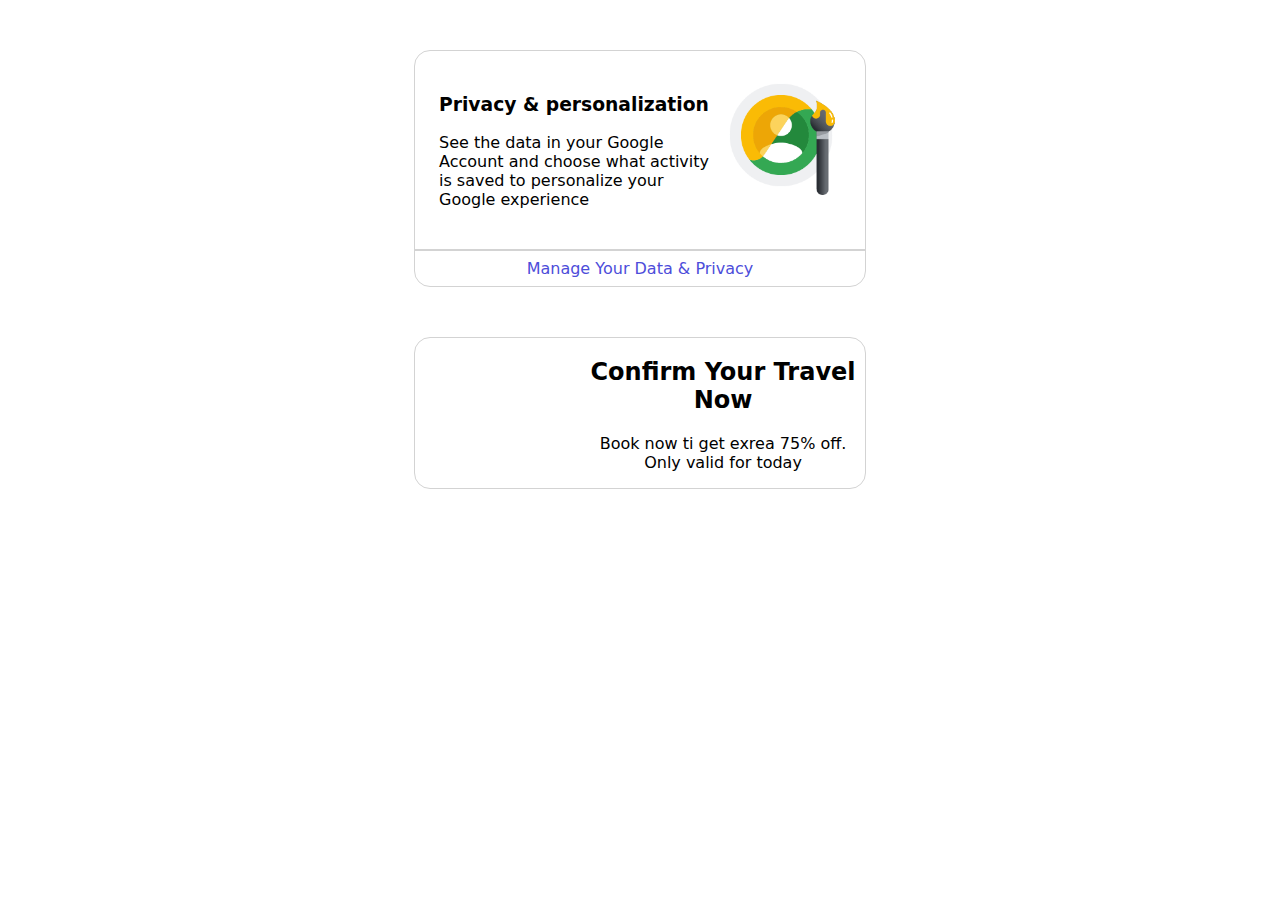
==== index.html @ 3d14ed67 "css flexbox" ====
<!-- CSS Flexbox => CSS Flexbox is used to create layouts
 -->

<!DOCTYPE html>
<html lang="en">
<head>
    <meta charset="UTF-8">
    <meta http-equiv="X-UA-Compatible" content="IE=edge">
    <meta name="viewport" content="width=device-width, initial-scale=1.0">
    <title>CSS Flexbox</title>
    <link rel="stylesheet" href="style.css">
</head>
<body>

    <!-- Flexbox Core Concept -->

    <!-- <div class="flexbox-parent">
        <div class="flexbox-child"></div>
        <div class="flexbox-child"></div>
        <div class="flexbox-child"></div>
    </div> -->

    <!-- Example : one -->

    <!-- <div class="contener">
        <div class="card">
            <img src="./src/speaker.svg" alt="">
            <h3>This is first card</h3>
            <p>Lorem ipsum dolor sit amet consectetur adipisicing elit. Reprehenderit sunt ipsa aspernatur.</p>
        </div>
    
        <div class="card">
            <img src="./src/video.svg" alt="">
            <h3>This is second card</h3>
            <p>Lorem ipsum dolor sit amet consectetur adipisicing elit. Reprehenderit sunt ipsa aspernatur.</p>
        </div>
    </div> -->

    <!-- Example : 2 -->
    
    <!-- <div class="feature-card">
        <h1>Create & sell online courses - all-in-one course creation platform</h1>
        <div class="icons">
            <img src="./src/exams.svg" alt="">
            <img src="./src/webinars.svg" alt="">
            <img src="./src/certificate.svg" alt="">
            <img src="./src/file.svg" alt="">
        </div>
        <p>Build highly interactive online courses with zero tech headaches 
            and give your learners a seamless learning experience</p>
    </div> -->

    <!-- Example : 3 => Google Card -->

<div class="google-card">
    <div class="google-card-body">
        <div class="">
            <h3>Privacy & personalization</h3>
            <p>See the data in your Google Account and choose what activity is saved to personalize your Google
                experience</p>
        </div>
            <img src="./src/dataandpersonalization_icon_192x192_36c8f2f8cd284ca9567f6dad397345a4.png" height="120px" alt="">
    </div>
        <div class="google-card-footer">
            <a href="" class="link">Manage Your Data & Privacy</a>
        </div>
</div>

<!-- Offer Card -->

<div class="offer-card">
    <img src="https://source.unsplash.com/1800x600/?india" alt="" class="offer-card-img">
    <div class="offer-card-content">
        <h2>Confirm Your Travel Now</h2>
    <p>Book now ti get exrea 75% off. Only valid for today</p>
    </div>
</div>

    
</body>
</html>
---- style.css ----
/*Flexbox Core Concept */

/* .flexbox-child{
    width: 300px;
    height: 170px;
    background-color:blueviolet;
    margin: 20px;
    border-radius: 15px;
}

.flexbox-parent{
    display: flex;
    justify-content: space-around;
    flex-wrap: wrap;
} */
body{
    font-family: system-ui, -apple-system, BlinkMacSystemFont, 'Segoe UI', Roboto, Oxygen, Ubuntu, Cantarell, 'Open Sans', 'Helvetica Neue', sans-serif;
}
.card{
    border: 1px solid lightgray;
    border-radius: 16px;
    padding: 16px;
    margin: 12px;
    width: 350px;
}

.contener{
    display: flex;
    justify-content: center;
}

.feature-card{
    border: 1px solid lightgray;
    border-radius: 16px;
    padding: 32px;
    margin: 50px auto;
    width: 750px;
    text-align: center;
}

.icons{
    display: flex;
    justify-content: space-around;
}

.google-card{
    border: 1px solid lightgray;
    border-radius: 16px;
    margin: 50px auto;
    width: 450px;  
}

.google-card-body{
    display:flex;
    padding: 24px;
}
.google-card-footer{
    border-top: 2px solid lightgray;
    padding: 8px 16px;
    text-align: center;
}

.link{
    text-decoration: none;
    color: rgb(77, 77, 218);
}

.offer-card{
    border: 1px solid lightgray;
    border-radius: 16px;
    margin: 50px auto;
    width: 450px;
    display: flex;
    
}
.offer-card-img{
    width: 50%;
    border-top-left-radius: 16px;
    border-top-left-radius: 16px;
}

.offer-card-content{
    padding-left: 10px;
    text-align: center;
}
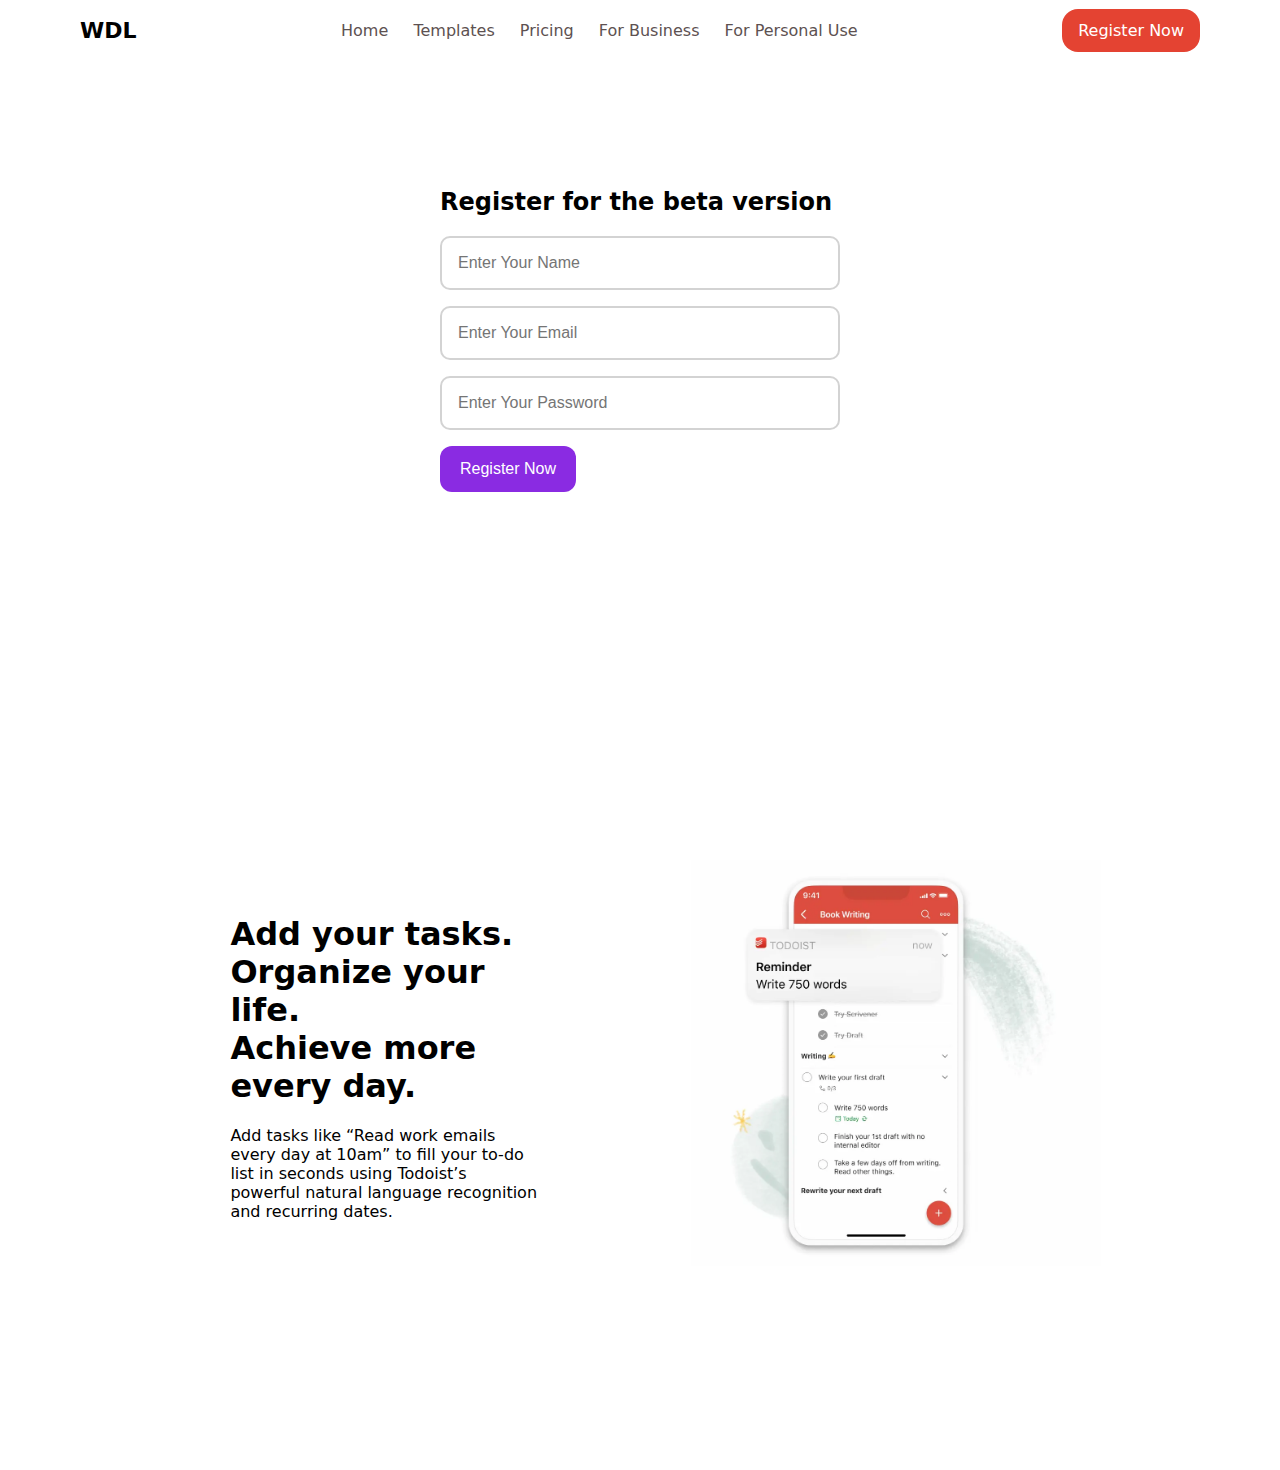
==== commit 98718c1c: "flexbox_usecases" ====
--- a/index.html
+++ b/index.html
@@ -1,7 +1,3 @@
-
-<!-- CSS Flexbox => CSS Flexbox is used to create layouts
- -->
-
 <!DOCTYPE html>
 <html lang="en">
 <head>
@@ -12,71 +8,42 @@
     <link rel="stylesheet" href="style.css">
 </head>
 <body>
+  
+    <nav class="navbar">
+        <a href="" class="logo">WDL</a>
+        <div class="nav-link">
+            <a href="" class="link">Home</a>
+            <a href="" class="link">Templates</a>
+            <a href="" class="link">Pricing</a>
+            <a href="" class="link">For Business</a>
+            <a href="" class="link">For Personal Use</a>
+        </div>
+        <a href="" class="btn-white">Register Now</a>
+      
+    </nav>
 
-    <!-- Flexbox Core Concept -->
-
-    <!-- <div class="flexbox-parent">
-        <div class="flexbox-child"></div>
-        <div class="flexbox-child"></div>
-        <div class="flexbox-child"></div>
-    </div> -->
-
-    <!-- Example : one -->
-
-    <!-- <div class="contener">
-        <div class="card">
-            <img src="./src/speaker.svg" alt="">
-            <h3>This is first card</h3>
-            <p>Lorem ipsum dolor sit amet consectetur adipisicing elit. Reprehenderit sunt ipsa aspernatur.</p>
+     <section class="registration-container">
+        <div class="container">
+            <h2>Register for the beta version</h2>
+            <input type="text" placeholder="Enter Your Name">
+            <input type="text"placeholder="Enter Your Email">
+            <input type="text"placeholder="Enter Your Password">
+            <button class="btn-dark">Register Now</button>
         </div>
+    </section> 
+   
+    <section class="app-container">
+        <div class="content-section">
+            <h1>Add your tasks. <br>
+                Organize your life. <br>
+                Achieve more every day.</h1>
     
-        <div class="card">
-            <img src="./src/video.svg" alt="">
-            <h3>This is second card</h3>
-            <p>Lorem ipsum dolor sit amet consectetur adipisicing elit. Reprehenderit sunt ipsa aspernatur.</p>
+    
+                <p>Add tasks like “Read work emails every day at 10am”  to fill your to-do list in seconds using Todoist’s  powerful natural language recognition and recurring  dates.</p>
         </div>
-    </div> -->
-
-    <!-- Example : 2 -->
-    
-    <!-- <div class="feature-card">
-        <h1>Create & sell online courses - all-in-one course creation platform</h1>
-        <div class="icons">
-            <img src="./src/exams.svg" alt="">
-            <img src="./src/webinars.svg" alt="">
-            <img src="./src/certificate.svg" alt="">
-            <img src="./src/file.svg" alt="">
+        <div class="img-section">
+            <img src="./get-more-done-1008.webp" class="app-img" alt="">
         </div>
-        <p>Build highly interactive online courses with zero tech headaches 
-            and give your learners a seamless learning experience</p>
-    </div> -->
-
-    <!-- Example : 3 => Google Card -->
-
-<div class="google-card">
-    <div class="google-card-body">
-        <div class="">
-            <h3>Privacy & personalization</h3>
-            <p>See the data in your Google Account and choose what activity is saved to personalize your Google
-                experience</p>
-        </div>
-            <img src="./src/dataandpersonalization_icon_192x192_36c8f2f8cd284ca9567f6dad397345a4.png" height="120px" alt="">
-    </div>
-        <div class="google-card-footer">
-            <a href="" class="link">Manage Your Data & Privacy</a>
-        </div>
-</div>
-
-<!-- Offer Card -->
-
-<div class="offer-card">
-    <img src="https://source.unsplash.com/1800x600/?india" alt="" class="offer-card-img">
-    <div class="offer-card-content">
-        <h2>Confirm Your Travel Now</h2>
-    <p>Book now ti get exrea 75% off. Only valid for today</p>
-    </div>
-</div>
-
-    
+    </section>
 </body>
 </html>--- a/style.css
+++ b/style.css
@@ -1,86 +1,109 @@
-/*Flexbox Core Concept */
-
-/* .flexbox-child{
-    width: 300px;
-    height: 170px;
-    background-color:blueviolet;
-    margin: 20px;
-    border-radius: 15px;
+body{
+    margin: 0;
+    font-family: system-ui, -apple-system, BlinkMacSystemFont, 'Segoe UI', Roboto, Oxygen, Ubuntu, Cantarell, 'Open Sans', 'Helvetica Neue', sans-serif;
 }
 
-.flexbox-parent{
+
+/* Justify-content => alignment on X-axis
+    align-item => alignment on Y-axis */
+.navbar{
+    /* background-color: blueviolet; */
+    height: 60px;
+    padding: 0px 80px;
     display: flex;
-    justify-content: space-around;
-    flex-wrap: wrap;
-} */
-body{
-    font-family: system-ui, -apple-system, BlinkMacSystemFont, 'Segoe UI', Roboto, Oxygen, Ubuntu, Cantarell, 'Open Sans', 'Helvetica Neue', sans-serif;
-}
-.card{
-    border: 1px solid lightgray;
-    border-radius: 16px;
-    padding: 16px;
-    margin: 12px;
-    width: 350px;
+    justify-content: space-between;
+    align-items: center;     
+
 }
 
-.contener{
-    display: flex;
-    justify-content: center;
+.navbar a{
+    text-decoration: none;
+    
 }
 
-.feature-card{
-    border: 1px solid lightgray;
-    border-radius: 16px;
-    padding: 32px;
-    margin: 50px auto;
-    width: 750px;
-    text-align: center;
+.logo{
+    font-size: 22px;
+    font-weight: bold;
+    color: black;
 }
 
-.icons{
-    display: flex;
-    justify-content: space-around;
+.btn-white{
+    background-color:#e44332;
+    padding: 12px 16px;
+    border: none;
+    border-radius: 16px;
+    cursor: pointer;
+    color: white;
 }
 
-.google-card{
-    border: 1px solid lightgray;
-    border-radius: 16px;
+.container{
+    width: 400px;
+    padding:20px;
     margin: 50px auto;
-    width: 450px;  
+    border-radius: 30px;
 }
 
-.google-card-body{
-    display:flex;
-    padding: 24px;
+input{
+    border: 2px solid lightgray;
+    padding: 16px;
+    border-radius: 10px;
+    font-size: 16px;
+    box-sizing: border-box;
+    margin-bottom: 16px;
+    width: 100%;
 }
-.google-card-footer{
-    border-top: 2px solid lightgray;
-    padding: 8px 16px;
-    text-align: center;
+
+.btn-dark{
+    background-color:blueviolet;
+    color: white;
+    border: none;
+    border-radius: 12px;
+    padding: 14px 20px;
+    font-size: 16px;
+}
+.registration-container{
+    display: flex;
+    height: 60vh;
+    align-items: center;
+
+}
+
+.app-container{
+    display: flex;
+    height: 90vh;
+    margin-top: 60px;
+    align-items: center;
+    padding: 0 10% ;
+    box-sizing: border-box;
+    
+}
+
+.app-img{
+    width: 100%;
+}
+
+.content-section{
+    width: 50%;
+    padding: 0 10%;
+    box-sizing: border-box;
+}
+
+.img-section{
+    width: 50%;
+    padding: 0 5%;
+    box-sizing: border-box;
 }
 
 .link{
-    text-decoration: none;
-    color: rgb(77, 77, 218);
+    color: rgb(93, 81, 81);
+    margin: 0 10px;
+    
 }
 
-.offer-card{
-    border: 1px solid lightgray;
+.nav-link a:hover{
+    color: white;
+    background-color: tomato;
+    padding: 12px 18px;
     border-radius: 16px;
-    margin: 50px auto;
-    width: 450px;
-    display: flex;
-    
-}
-.offer-card-img{
-    width: 50%;
-    border-top-left-radius: 16px;
-    border-top-left-radius: 16px;
-}
-
-.offer-card-content{
-    padding-left: 10px;
-    text-align: center;
-}
-
+    font-weight: bold;
+}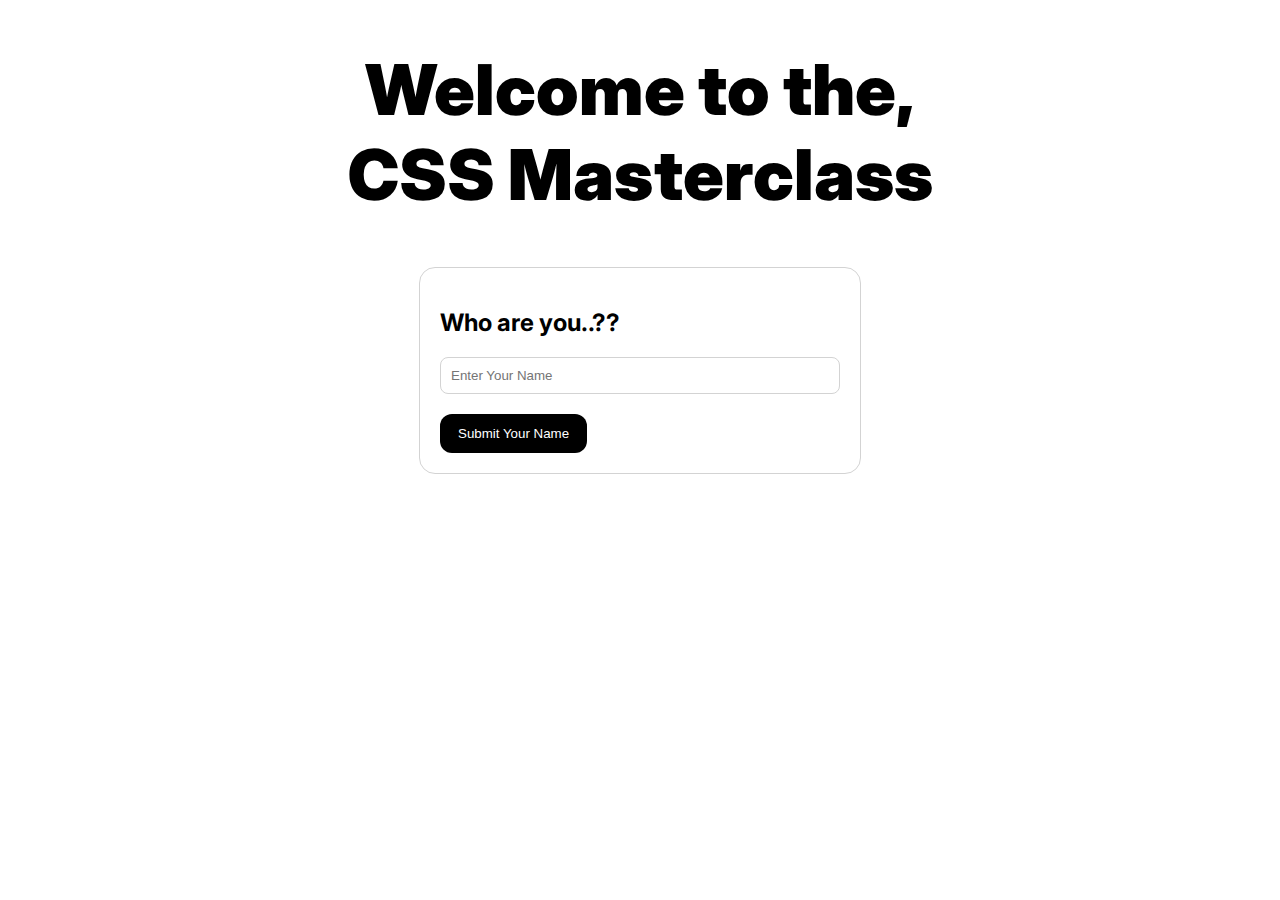
==== commit 06d1d06f: "Pseudo elements & classes" ====
--- a/index.html
+++ b/index.html
@@ -1,49 +1,46 @@
+
+<!-- Pseudo Elements => ::
+1. To apply pseudo element we add :: inbet -->
+
+<!-- Pseudo Classes -->
+
+
+
+
+
+
 <!DOCTYPE html>
 <html lang="en">
 <head>
     <meta charset="UTF-8">
     <meta http-equiv="X-UA-Compatible" content="IE=edge">
     <meta name="viewport" content="width=device-width, initial-scale=1.0">
-    <title>CSS Flexbox</title>
+    <title>Pseudo Element & Classes</title>
     <link rel="stylesheet" href="style.css">
 </head>
 <body>
-  
-    <nav class="navbar">
-        <a href="" class="logo">WDL</a>
-        <div class="nav-link">
-            <a href="" class="link">Home</a>
-            <a href="" class="link">Templates</a>
-            <a href="" class="link">Pricing</a>
-            <a href="" class="link">For Business</a>
-            <a href="" class="link">For Personal Use</a>
-        </div>
-        <a href="" class="btn-white">Register Now</a>
-      
-    </nav>
 
-     <section class="registration-container">
-        <div class="container">
-            <h2>Register for the beta version</h2>
-            <input type="text" placeholder="Enter Your Name">
-            <input type="text"placeholder="Enter Your Email">
-            <input type="text"placeholder="Enter Your Password">
-            <button class="btn-dark">Register Now</button>
-        </div>
-    </section> 
-   
-    <section class="app-container">
-        <div class="content-section">
-            <h1>Add your tasks. <br>
-                Organize your life. <br>
-                Achieve more every day.</h1>
-    
-    
-                <p>Add tasks like “Read work emails every day at 10am”  to fill your to-do list in seconds using Todoist’s  powerful natural language recognition and recurring  dates.</p>
-        </div>
-        <div class="img-section">
-            <img src="./get-more-done-1008.webp" class="app-img" alt="">
-        </div>
-    </section>
+    <h1 class="title">Welcome to the,<br> CSS Masterclass</h1>
+    <!-- <div class="card">Dear</div> -->
+    <!-- <ul
+    ><li>Asish</li>
+    <li>Yash</li>
+    <li>Dev</li>
+    <li>Venkat</li>
+    <li>Shubham</li>
+    <li>Rohit</li>
+</ul> -->
+
+<!-- <a href="#about">About</a>
+<a href="#contact">Contact</a>
+<a href="#tickets">Tickets</a>
+<a href="#help">Help</a>
+<a href="#login">Login</a> -->
+
+<div class="login-card">
+    <h2>Who are you..??</h2>
+    <input type="text" placeholder="Enter Your Name">
+    <button class="btn">Submit Your Name</button>
+</div>
 </body>
 </html>--- a/style.css
+++ b/style.css
@@ -1,109 +1,112 @@
+@import url('https://fonts.googleapis.com/css2?family=Inter:wght@400;700;900&display=swap');
 body{
-    margin: 0;
-    font-family: system-ui, -apple-system, BlinkMacSystemFont, 'Segoe UI', Roboto, Oxygen, Ubuntu, Cantarell, 'Open Sans', 'Helvetica Neue', sans-serif;
+    font-family: 'Inter', sans-serif;
+}
+
+.title{
+    font-weight: 900;
+    font-size: 70px;
+    text-align: center;
+}
+
+/* Pseudo Element => :: */
+
+/* .title::first-letter{
+    color: blueviolet;
+    font-size: 140px;
+
+} */
+
+/* .title::first-line{
+    color: blueviolet;
+} */
+
+/* ::selection{
+    background-color: blueviolet;
+    color: white;
+} */
+
+/* .title::before{
+    content: 'Hey, ';
+} */
+
+.card{
+    background-color: rgb(38,82,82);
+    height: 140px;
+    width: 280px;
+    border-radius: 10px;
+    margin: 50px auto;
+    color: white;
+    display: flex;
+    justify-content: center;
+    align-items: center;
+}
+
+.card::before{
+    content: 'Hey,';
 }
 
 
-/* Justify-content => alignment on X-axis
-    align-item => alignment on Y-axis */
-.navbar{
-    /* background-color: blueviolet; */
-    height: 60px;
-    padding: 0px 80px;
-    display: flex;
-    justify-content: space-between;
-    align-items: center;     
+/* Speudo Classes */
 
+/* ul li:first-child{
+    color: red;
+}
+ul li:first-child{
+    color: red;
+} */
+ul li:nth-child(4){
+    color: red;
 }
 
-.navbar a{
-    text-decoration: none;
-    
+ul li:nth-child(even){
+    background-color: rgb(228, 228, 151);
+    padding: 10px;
+}
+ul li:nth-child(odd){
+    background-color: white;
+    padding: 10px;
 }
 
-.logo{
-    font-size: 22px;
-    font-weight: bold;
+a:visited{
+    color:green;
+}
+a:focus{
+    color:blueviolet
+}
+a:hover{
     color: black;
+    font-size: 20px;
+    text-decoration: none;
 }
 
-.btn-white{
-    background-color:#e44332;
-    padding: 12px 16px;
-    border: none;
+.login-card{
+    width: 400px;
+    border: 1px solid lightgray;
     border-radius: 16px;
-    cursor: pointer;
-    color: white;
+    margin: 50px auto;
+    padding: 20px;
+    border-radius: 16px;
 }
-
-.container{
-    width: 400px;
-    padding:20px;
-    margin: 50px auto;
-    border-radius: 30px;
-}
-
 input{
-    border: 2px solid lightgray;
-    padding: 16px;
-    border-radius: 10px;
-    font-size: 16px;
-    box-sizing: border-box;
-    margin-bottom: 16px;
     width: 100%;
-}
-
-.btn-dark{
-    background-color:blueviolet;
-    color: white;
-    border: none;
-    border-radius: 12px;
-    padding: 14px 20px;
-    font-size: 16px;
-}
-.registration-container{
-    display: flex;
-    height: 60vh;
-    align-items: center;
-
-}
-
-.app-container{
-    display: flex;
-    height: 90vh;
-    margin-top: 60px;
-    align-items: center;
-    padding: 0 10% ;
-    box-sizing: border-box;
-    
-}
-
-.app-img{
-    width: 100%;
-}
-
-.content-section{
-    width: 50%;
-    padding: 0 10%;
+    padding: 10px;
+    border-radius: 8px;
+    border: 1px solid lightgray;
+    margin-bottom: 20px;
     box-sizing: border-box;
 }
-
-.img-section{
-    width: 50%;
-    padding: 0 5%;
-    box-sizing: border-box;
+input:focus{
+    border: 2px solid blueviolet;
+    outline: none;
 }
-
-.link{
-    color: rgb(93, 81, 81);
-    margin: 0 10px;
-    
+.btn{
+    background-color: black;
+    color: white;
+    padding: 12px 18px;
+    border-radius: 12px;
+    border:none;
 }
-
-.nav-link a:hover{
-    color: white;
+.btn:hover{
     background-color: tomato;
-    padding: 12px 18px;
-    border-radius: 16px;
-    font-weight: bold;
-}+}
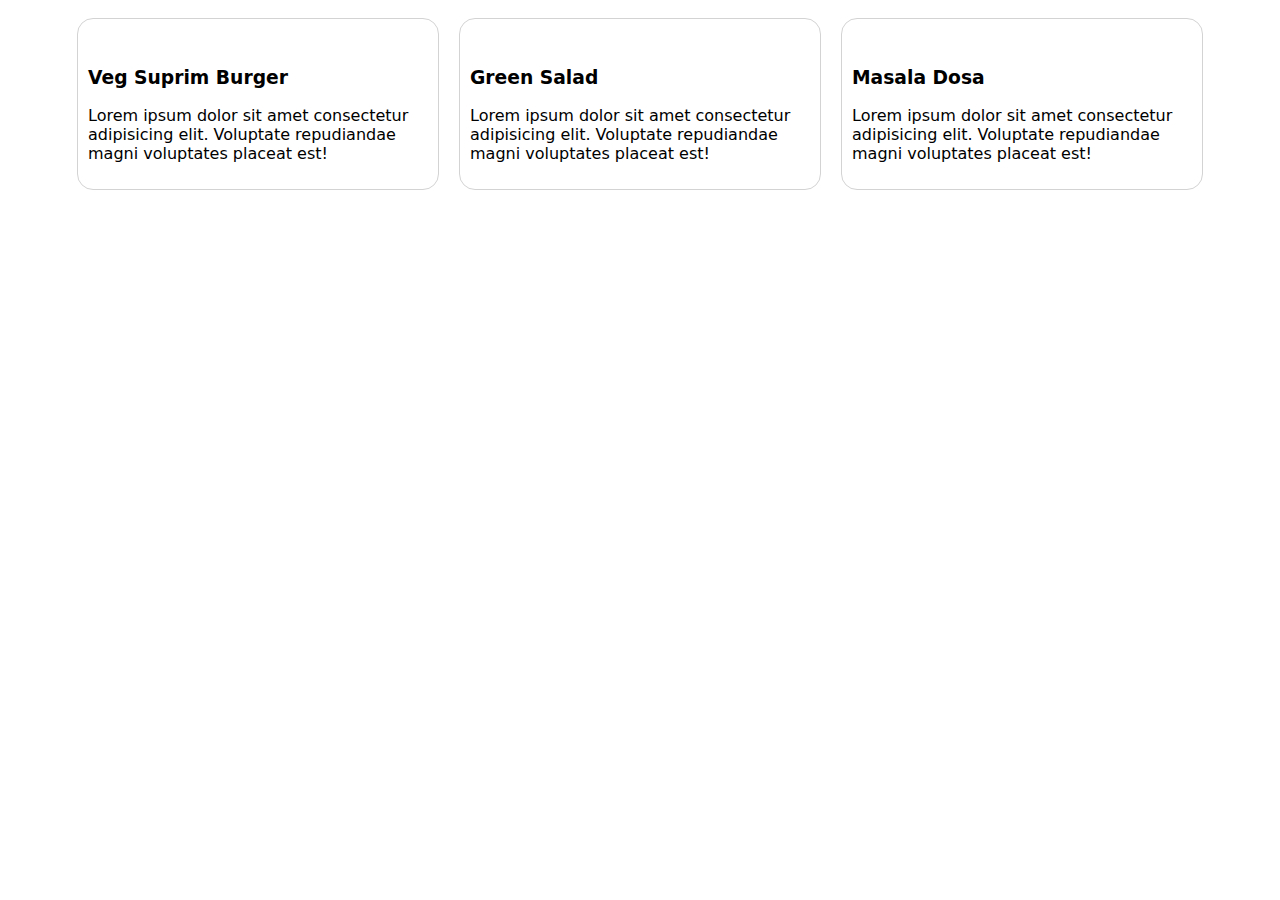
==== commit 7aba2543: "media query" ====
--- a/index.html
+++ b/index.html
@@ -1,13 +1,11 @@
+<!-- Media Query => Responsiveness -->
 
-<!-- Pseudo Elements => ::
-1. To apply pseudo element we add :: inbet -->
-
-<!-- Pseudo Classes -->
-
-
-
-
-
+<!-- breakpoint
+sm => small => 586px
+md => medium => 786px
+lg => large => 992px
+xlg => extra large =>1200px
+ -->
 
 <!DOCTYPE html>
 <html lang="en">
@@ -15,32 +13,39 @@
     <meta charset="UTF-8">
     <meta http-equiv="X-UA-Compatible" content="IE=edge">
     <meta name="viewport" content="width=device-width, initial-scale=1.0">
-    <title>Pseudo Element & Classes</title>
+    <title>Media Query</title>
     <link rel="stylesheet" href="style.css">
 </head>
 <body>
+    <!-- <div class="card">
+        <img src="https://source.unsplash.com/1600x800/?india" class="card-img" alt="">
+        <h3 class="card-title">Travel Amazing Places in India</h3>
+        <p>Lorem ipsum dolor sit amet consectetur adipisicing elit. Id, ipsam animi eos consequuntur fuga harum!</p>
+        <button class="card-btn">Explore Now</button>
+    </div> -->
 
-    <h1 class="title">Welcome to the,<br> CSS Masterclass</h1>
-    <!-- <div class="card">Dear</div> -->
-    <!-- <ul
-    ><li>Asish</li>
-    <li>Yash</li>
-    <li>Dev</li>
-    <li>Venkat</li>
-    <li>Shubham</li>
-    <li>Rohit</li>
-</ul> -->
+    <div class="container">
+        <div class="food-card">
+            <img src="https://source.unsplash.com/1600x800/?burger" class="food-img" alt="">
+            <h3>Veg Suprim Burger</h3>
+            <p>Lorem ipsum dolor sit amet consectetur adipisicing elit. Voluptate repudiandae magni voluptates placeat est!</p>
+        </div>
+    
+    <div class="food-card">
+        <img src="https://source.unsplash.com/1600x800/?salad" class="food-img" alt="">
+        <h3>Green Salad</h3>
+        <p>Lorem ipsum dolor sit amet consectetur adipisicing elit. Voluptate repudiandae magni voluptates placeat est!</p>
+    </div>
 
-<!-- <a href="#about">About</a>
-<a href="#contact">Contact</a>
-<a href="#tickets">Tickets</a>
-<a href="#help">Help</a>
-<a href="#login">Login</a> -->
+    <div class="food-card">
+        <img src="https://source.unsplash.com/1600x800/?dosa" class="food-img" alt="">
+        <h3>Masala Dosa</h3>
+        <p>Lorem ipsum dolor sit amet consectetur adipisicing elit. Voluptate repudiandae magni voluptates placeat est!</p>
+    </div>
+    </div>
+       
+</div>
 
-<div class="login-card">
-    <h2>Who are you..??</h2>
-    <input type="text" placeholder="Enter Your Name">
-    <button class="btn">Submit Your Name</button>
-</div>
+
 </body>
 </html>--- a/style.css
+++ b/style.css
@@ -1,112 +1,104 @@
-@import url('https://fonts.googleapis.com/css2?family=Inter:wght@400;700;900&display=swap');
 body{
-    font-family: 'Inter', sans-serif;
-}
-
-.title{
-    font-weight: 900;
-    font-size: 70px;
-    text-align: center;
-}
-
-/* Pseudo Element => :: */
-
-/* .title::first-letter{
-    color: blueviolet;
-    font-size: 140px;
-
-} */
-
-/* .title::first-line{
-    color: blueviolet;
-} */
-
-/* ::selection{
-    background-color: blueviolet;
-    color: white;
-} */
-
-/* .title::before{
-    content: 'Hey, ';
-} */
-
-.card{
-    background-color: rgb(38,82,82);
-    height: 140px;
-    width: 280px;
-    border-radius: 10px;
-    margin: 50px auto;
-    color: white;
-    display: flex;
-    justify-content: center;
-    align-items: center;
-}
-
-.card::before{
-    content: 'Hey,';
+    font-family: system-ui, -apple-system, BlinkMacSystemFont, 'Segoe UI', Roboto, Oxygen, Ubuntu, Cantarell, 'Open Sans', 'Helvetica Neue', sans-serif;
 }
 
 
-/* Speudo Classes */
 
-/* ul li:first-child{
-    color: red;
-}
-ul li:first-child{
-    color: red;
-} */
-ul li:nth-child(4){
-    color: red;
+
+.card-title{
+    font-size: 24px;
 }
 
-ul li:nth-child(even){
-    background-color: rgb(228, 228, 151);
-    padding: 10px;
-}
-ul li:nth-child(odd){
-    background-color: white;
-    padding: 10px;
+.card-btn{
+    background-color: black;
+    border: none;
+    border-radius: 10px;
+    padding: 16px 32px;
+    color: white;
+    font-size: 16px;
 }
 
-a:visited{
-    color:green;
-}
-a:focus{
-    color:blueviolet
-}
-a:hover{
-    color: black;
-    font-size: 20px;
-    text-decoration: none;
+@media(min-width:586px){
+    .card{
+        border: 1px solid lightgray;
+        width: 670px;
+        border-radius: 16px;
+        padding: 10px;
+        margin: 50px 10px; 
+    }
+    .card-img{
+        width: 100%;
+        height: 260px;
+        object-fit: cover;
+        border-radius: 16px;
+        }
+        .container{
+            display: flex;
+            justify-content: center;
+            flex-direction: row;
+        
+        }
+        .food-card{
+            width: 340px;
+            margin: 10px;
+            border-radius: 16px;
+            padding: 10px;
+            border: 1px solid lightgray;
+        }
+        
+        .food-img{
+         width: 100%;
+         border-radius: 16px;
+        
+        }
+        
 }
 
-.login-card{
-    width: 400px;
+@media(max-width:586px){
+    .card{
+        margin: 50px 10px; 
+    }
+    .card-img{
+        width: 100%;
+        border-radius: 16px;
+    }
+    .container{
+        display: flex;
+        justify-content: center;
+        flex-direction: column;
+    
+    }
+    .food-card{
+        width: 340px;
+        margin: 10px;
+        border-radius: 16px;
+        padding: 10px;
+       background-color: #eee;
+    }
+    
+    .food-img{
+     width: 100%;
+     border-radius: 16px;
+    
+    }
+
+}
+
+/* .container{
+    display: flex;
+    justify-content: center;
+
+}
+.food-card{
+    width: 340px;
+    margin: 10px;
+    border-radius: 16px;
+    padding: 10px;
     border: 1px solid lightgray;
-    border-radius: 16px;
-    margin: 50px auto;
-    padding: 20px;
-    border-radius: 16px;
 }
-input{
-    width: 100%;
-    padding: 10px;
-    border-radius: 8px;
-    border: 1px solid lightgray;
-    margin-bottom: 20px;
-    box-sizing: border-box;
-}
-input:focus{
-    border: 2px solid blueviolet;
-    outline: none;
-}
-.btn{
-    background-color: black;
-    color: white;
-    padding: 12px 18px;
-    border-radius: 12px;
-    border:none;
-}
-.btn:hover{
-    background-color: tomato;
-}
+
+.food-img{
+ width: 100%;
+ border-radius: 16px;
+
+} */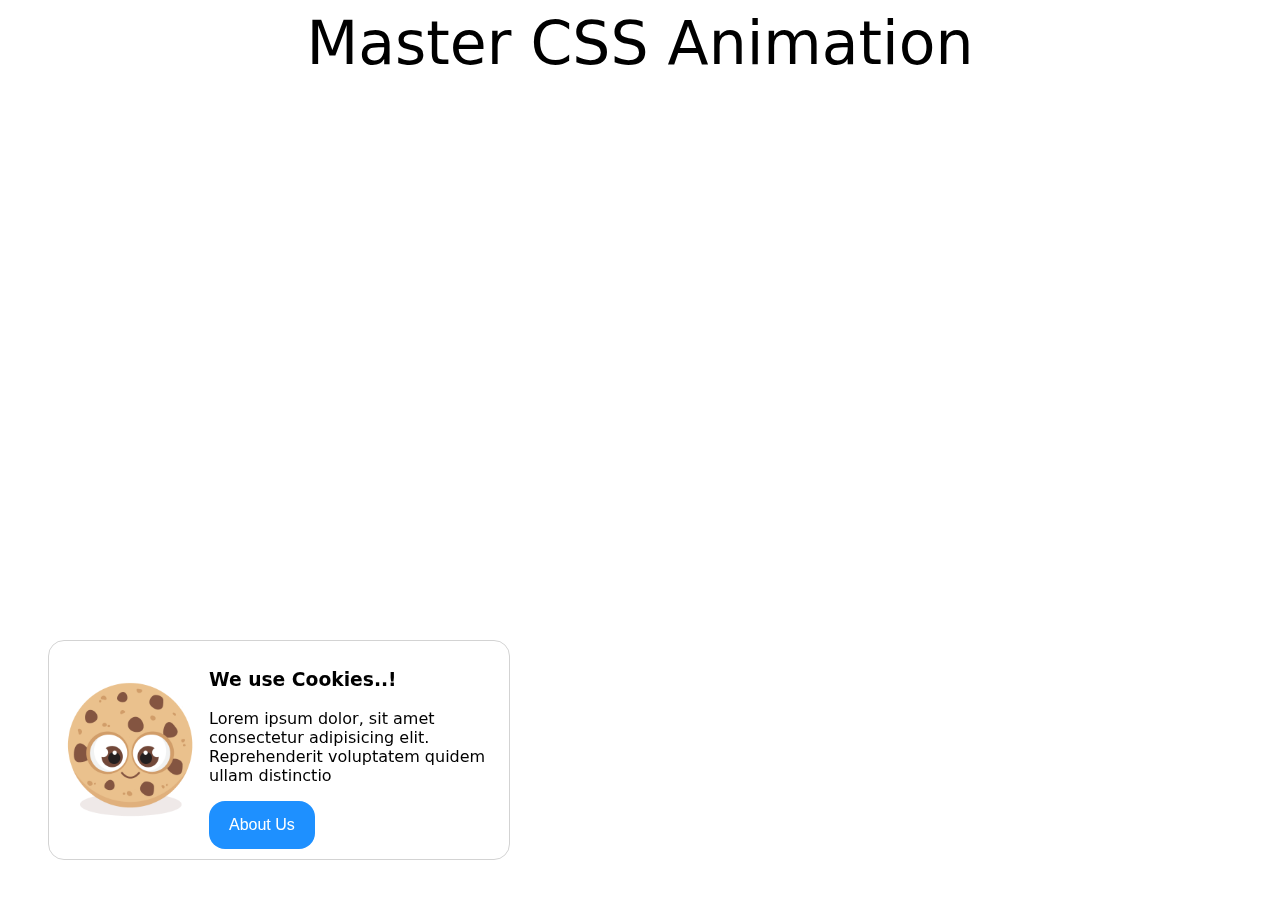
==== commit 4044abf6: "css animation" ====
--- a/index.html
+++ b/index.html
@@ -1,51 +1,31 @@
-<!-- Media Query => Responsiveness -->
-
-<!-- breakpoint
-sm => small => 586px
-md => medium => 786px
-lg => large => 992px
-xlg => extra large =>1200px
- -->
-
 <!DOCTYPE html>
 <html lang="en">
 <head>
     <meta charset="UTF-8">
     <meta http-equiv="X-UA-Compatible" content="IE=edge">
     <meta name="viewport" content="width=device-width, initial-scale=1.0">
-    <title>Media Query</title>
+    <title>CSS Animation</title>
     <link rel="stylesheet" href="style.css">
 </head>
 <body>
-    <!-- <div class="card">
-        <img src="https://source.unsplash.com/1600x800/?india" class="card-img" alt="">
-        <h3 class="card-title">Travel Amazing Places in India</h3>
-        <p>Lorem ipsum dolor sit amet consectetur adipisicing elit. Id, ipsam animi eos consequuntur fuga harum!</p>
-        <button class="card-btn">Explore Now</button>
-    </div> -->
-
+    <div class="text-center">
+        <div class="title">Master CSS Animation</div>
+    </div>
     <div class="container">
-        <div class="food-card">
-            <img src="https://source.unsplash.com/1600x800/?burger" class="food-img" alt="">
+        <!-- <div class="box"></div>
+        <div class="card">
+            <img src="https://source.unsplash.com/1600x800/?burger" alt="" class="card-img">
             <h3>Veg Suprim Burger</h3>
-            <p>Lorem ipsum dolor sit amet consectetur adipisicing elit. Voluptate repudiandae magni voluptates placeat est!</p>
+            <p>Lorem ipsum dolor sit amet consectetur, adipisicing elit. Placeat quas impedit vel. Labore recusandae debitis distinctio dicta nihil, blanditiis beatae, praesentium asperiores nam architecto sit quidem consectetur quia quaerat unde.</p>
         </div>
-    
-    <div class="food-card">
-        <img src="https://source.unsplash.com/1600x800/?salad" class="food-img" alt="">
-        <h3>Green Salad</h3>
-        <p>Lorem ipsum dolor sit amet consectetur adipisicing elit. Voluptate repudiandae magni voluptates placeat est!</p>
+    </div>  -->
+    <div class="cookie">
+        <img src="./download-biscuit-cookie-monster-clipart-24.png" alt="" class="cookie-img">
+        <div class="content">
+            <h3>We use Cookies..!</h3>
+            <p>Lorem ipsum dolor, sit amet consectetur adipisicing elit. Reprehenderit voluptatem quidem ullam distinctio</p>
+            <button class="btn">About Us</button>
+        </div>
     </div>
-
-    <div class="food-card">
-        <img src="https://source.unsplash.com/1600x800/?dosa" class="food-img" alt="">
-        <h3>Masala Dosa</h3>
-        <p>Lorem ipsum dolor sit amet consectetur adipisicing elit. Voluptate repudiandae magni voluptates placeat est!</p>
-    </div>
-    </div>
-       
-</div>
-
-
 </body>
 </html>--- a/style.css
+++ b/style.css
@@ -1,104 +1,118 @@
 body{
-    font-family: system-ui, -apple-system, BlinkMacSystemFont, 'Segoe UI', Roboto, Oxygen, Ubuntu, Cantarell, 'Open Sans', 'Helvetica Neue', sans-serif;
+    font-family:system-ui, -apple-system, BlinkMacSystemFont, 'Segoe UI', Roboto, Oxygen, Ubuntu, Cantarell, 'Open Sans', 'Helvetica Neue', sans-serif;
 }
 
-
-
-
-.card-title{
-    font-size: 24px;
+.text-center{
+    text-align: center;
 }
 
-.card-btn{
-    background-color: black;
-    border: none;
-    border-radius: 10px;
-    padding: 16px 32px;
-    color: white;
-    font-size: 16px;
+.title{
+font-size: 60px;
 }
 
-@media(min-width:586px){
-    .card{
-        border: 1px solid lightgray;
-        width: 670px;
-        border-radius: 16px;
-        padding: 10px;
-        margin: 50px 10px; 
-    }
-    .card-img{
-        width: 100%;
-        height: 260px;
-        object-fit: cover;
-        border-radius: 16px;
-        }
-        .container{
-            display: flex;
-            justify-content: center;
-            flex-direction: row;
-        
-        }
-        .food-card{
-            width: 340px;
-            margin: 10px;
-            border-radius: 16px;
-            padding: 10px;
-            border: 1px solid lightgray;
-        }
-        
-        .food-img{
-         width: 100%;
-         border-radius: 16px;
-        
-        }
-        
+.container{
+    display: flex;
+    /* justify-content: center; */
 }
 
-@media(max-width:586px){
-    .card{
-        margin: 50px 10px; 
+.box{
+    width: 100px;
+    height: 100px;
+    background-color: blueviolet;
+    /* border-radius: 20px; */
+    /* transition: 2s; */
+    animation-name: virat;
+    animation-duration:1s;
+    animation-fill-mode: forwards;
+    animation-iteration-count:infinite;
+    animation-direction: alternate;
+}
+@keyframes virat{
+    20%{
+        background-color: tomato;
+        margin-top: 400px;
     }
-    .card-img{
-        width: 100%;
-        border-radius: 16px;
+    40%{
+        background-color:orangered;
+        margin-right: 300px;
     }
-    .container{
-        display: flex;
-        justify-content: center;
-        flex-direction: column;
-    
+    60%{
+        background-color:deeppink;
+        margin-right: 300px;
     }
-    .food-card{
-        width: 340px;
-        margin: 10px;
-        border-radius: 16px;
-        padding: 10px;
-       background-color: #eee;
+    80%{
+        background-color:dodgerblue;
+        margin-right: 300px;
     }
-    
-    .food-img{
-     width: 100%;
-     border-radius: 16px;
-    
+    100%{
+        margin-left: 600px;
+        transform: rotate(360deg);
+        background-color: tomato;
+        border-radius: 50%;
     }
+}
+/* .box:hover{
+    border-radius: 50%;
+} */
+
+.card{
+    width: 360px;
+    border: 1px solid lightgray;
+    border-radius: 16px;
+    padding: 16px auto;
+    transition: 300ms;
+}
+
+.card:hover{
+    width: 460px;
+    transform: rotate(-4deg);
+    border: 1px solid white;
+    box-shadow: 0px 8px 6px #eee;
 
 }
 
-/* .container{
-    display: flex;
-    justify-content: center;
+.card-img{
+    width: 100%;
+    border-radius: 16px;
+    
+}
 
-}
-.food-card{
-    width: 340px;
-    margin: 10px;
+.cookie{
+    width: 440px;
+    border: 1px solid lightgray;
     border-radius: 16px;
     padding: 10px;
-    border: 1px solid lightgray;
+    margin: 40px; 
+    position:fixed;
+    bottom: 0;
+    display: flex;
+    align-items: center;
 }
 
-.food-img{
- width: 100%;
- border-radius: 16px;
+.content{
+    padding: 0 10px 0 10px;
+}
 
-} */+.btn{
+    background-color: dodgerblue;
+    border: none;
+    padding: 15px 20px;
+    color: White;
+    font-size: 16px;
+    border-radius: 16px;
+}
+
+.cookie-img{
+    width: 140px;
+    height: 140px;
+    animation-name: dancing-cookie;
+    animation-duration: 3s;
+    animation-iteration-count: infinite;
+    animation-direction: alternate;
+}
+@keyframes dancing-cookie{
+    100%{
+        transform: rotate(8deg);
+    }
+}
+
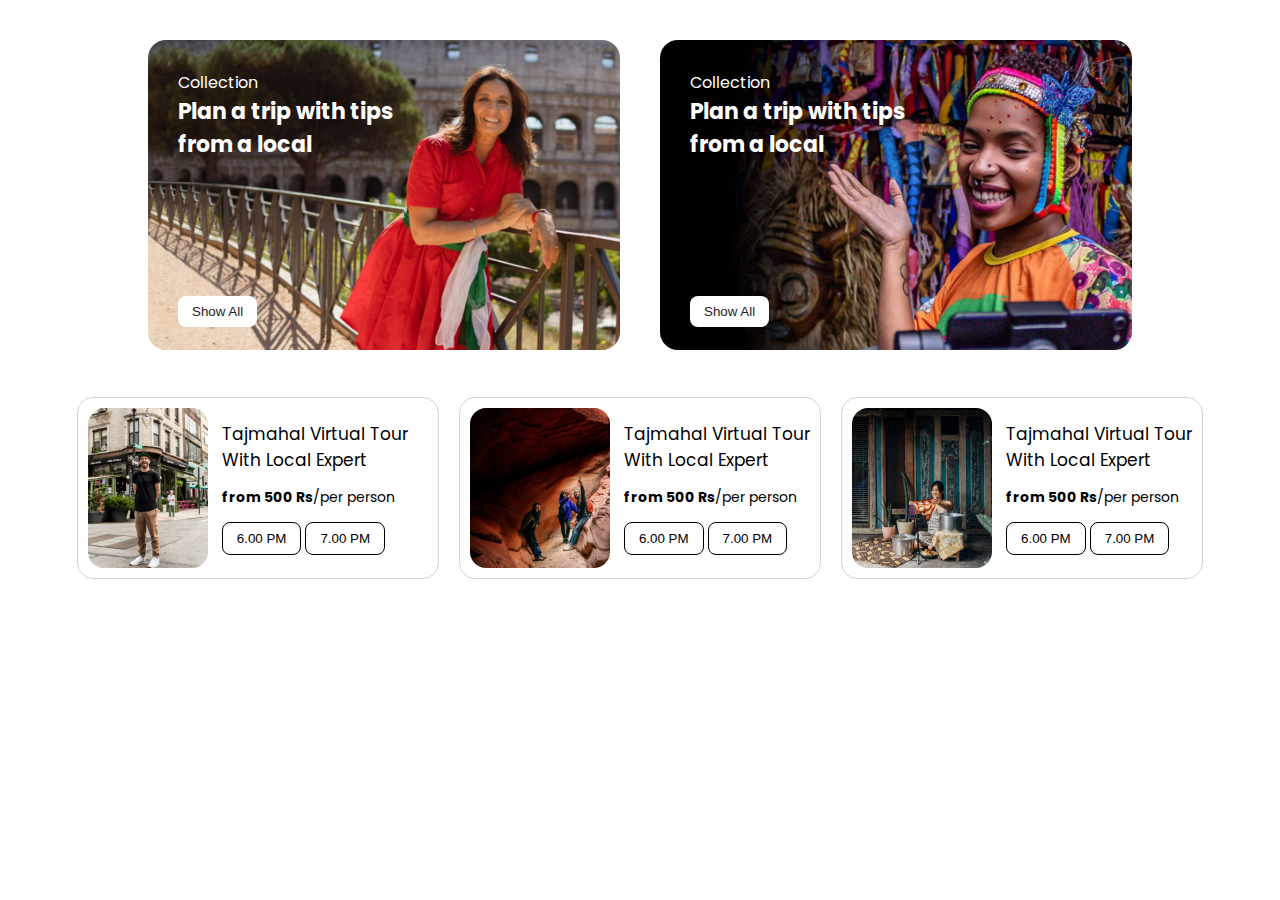
==== commit 0b3074e5: "Hackthon 1 solution" ====
--- a/index.html
+++ b/index.html
@@ -4,27 +4,56 @@
     <meta charset="UTF-8">
     <meta http-equiv="X-UA-Compatible" content="IE=edge">
     <meta name="viewport" content="width=device-width, initial-scale=1.0">
-    <title>CSS Animation</title>
+    <title>Hackthon 1 Solution</title>
     <link rel="stylesheet" href="style.css">
 </head>
 <body>
-    <div class="text-center">
-        <div class="title">Master CSS Animation</div>
+    <div class="exp-container">
+         <div class="exp-card">
+        <img src="./Img/eph1.jpeg" class="exp-card-img" alt="">
+        <div class="exp-card-content">
+            <p>Collection</p>
+            <h3>Plan a trip with tips <br> from a local</h3>
+        </div>
+        <button class="exp-btn">Show All</button>
     </div>
-    <div class="container">
-        <!-- <div class="box"></div>
-        <div class="card">
-            <img src="https://source.unsplash.com/1600x800/?burger" alt="" class="card-img">
-            <h3>Veg Suprim Burger</h3>
-            <p>Lorem ipsum dolor sit amet consectetur, adipisicing elit. Placeat quas impedit vel. Labore recusandae debitis distinctio dicta nihil, blanditiis beatae, praesentium asperiores nam architecto sit quidem consectetur quia quaerat unde.</p>
+    <div class="exp-card">
+        <img src="./Img/eph2.jpeg" class="exp-card-img" alt="">
+        <div class="exp-card-content">
+            <p>Collection</p>
+            <h3>Plan a trip with tips <br> from a local</h3>
         </div>
-    </div>  -->
-    <div class="cookie">
-        <img src="./download-biscuit-cookie-monster-clipart-24.png" alt="" class="cookie-img">
-        <div class="content">
-            <h3>We use Cookies..!</h3>
-            <p>Lorem ipsum dolor, sit amet consectetur adipisicing elit. Reprehenderit voluptatem quidem ullam distinctio</p>
-            <button class="btn">About Us</button>
+        <button class="exp-btn">Show All</button>
+    </div>
+    </div>
+
+    <div class="suggestion-container">
+        <div class="suggestion-card">
+            <img src="./Img/epe1.jpeg" class="suggestion-card-img" alt="">
+            <div class="suggestion-card-content">
+                <h3>Tajmahal Virtual Tour With Local Expert</h3>
+                <p><strong>from 500 Rs</strong>/per person</p>
+                <button class="btn-outline">6.00 PM</button>
+                <button class="btn-outline">7.00 PM</button>
+            </div>
+        </div>
+        <div class="suggestion-card">
+            <img src="./Img/e1.jpeg"  class="suggestion-card-img" alt="">
+            <div class="suggestion-card-content">
+                <h3>Tajmahal Virtual Tour With Local Expert</h3>
+                <p><strong>from 500 Rs</strong>/per person</p>
+                <button class="btn-outline">6.00 PM</button>
+                <button class="btn-outline">7.00 PM</button>
+            </div>
+        </div>
+        <div class="suggestion-card">
+            <img src="./Img/e2.jpeg" class="suggestion-card-img" alt="">
+            <div class="suggestion-card-content">
+                <h3>Tajmahal Virtual Tour With Local Expert</h3>
+                <p><strong>from 500 Rs</strong>/per person</p>
+                <button class="btn-outline">6.00 PM</button>
+                <button class="btn-outline">7.00 PM</button>
+            </div>
         </div>
     </div>
 </body>
--- a/style.css
+++ b/style.css
@@ -1,118 +1,122 @@
+
+@import url('https://fonts.googleapis.com/css2?family=Inter:wght@400;700&family=Poppins:wght@400;600&display=swap');
 body{
-    font-family:system-ui, -apple-system, BlinkMacSystemFont, 'Segoe UI', Roboto, Oxygen, Ubuntu, Cantarell, 'Open Sans', 'Helvetica Neue', sans-serif;
+    margin: 0;
+    font-family: 'Poppins', sans-serif;
 }
 
-.text-center{
-    text-align: center;
+.exp-container{
+    display: flex;
+    justify-content: center;
+    margin: 40px 10%;
 }
 
-.title{
-font-size: 60px;
+.exp-card{
+    width: 50%;
+    margin: 0px 20px;
+    border-radius: 16px;
+    position: relative;
+    flex-grow: 1;
 }
 
-.container{
-    display: flex;
-    /* justify-content: center; */
+.exp-card:first-child{
+    margin-left: 10;
 }
 
-.box{
-    width: 100px;
-    height: 100px;
-    background-color: blueviolet;
-    /* border-radius: 20px; */
-    /* transition: 2s; */
-    animation-name: virat;
-    animation-duration:1s;
-    animation-fill-mode: forwards;
-    animation-iteration-count:infinite;
-    animation-direction: alternate;
+.exp-card:first-child{
+    margin-right: 10;
 }
-@keyframes virat{
-    20%{
-        background-color: tomato;
-        margin-top: 400px;
-    }
-    40%{
-        background-color:orangered;
-        margin-right: 300px;
-    }
-    60%{
-        background-color:deeppink;
-        margin-right: 300px;
-    }
-    80%{
-        background-color:dodgerblue;
-        margin-right: 300px;
-    }
-    100%{
-        margin-left: 600px;
-        transform: rotate(360deg);
-        background-color: tomato;
-        border-radius: 50%;
-    }
+
+.exp-card-img{
+   width: 100%;
+   height: 310px;
+   object-fit: cover;
+   border-radius: 18px;
 }
-/* .box:hover{
-    border-radius: 50%;
-} */
 
-.card{
+.exp-card-content{
+    position: absolute;
+    top: 0;
+    margin: 30px;
+    color: white;
+}
+
+.exp-card-content h3{
+    font-size: 22px;
+}
+
+.exp-card-content p,h3{
+    margin: 0;
+}
+
+.exp-btn{
+    position: absolute;
+    bottom: 0;
+    left: 0;
+    margin: 30px;
+    background-color: #fff;
+    color: rgb(34, 34, 34);
+    padding: 8px 14px;
+    border: none;
+    border-radius: 8px;
+    cursor: pointer;
+}
+
+.suggestion-container{
+    display: flex;
+    justify-content: center;
+    margin: 10px 6%;
+}
+
+.suggestion-card{
     width: 360px;
     border: 1px solid lightgray;
+    padding: 10px;
     border-radius: 16px;
-    padding: 16px auto;
-    transition: 300ms;
+    display: flex;
+    align-items: center;
+    margin: 0 10px;
 }
 
-.card:hover{
-    width: 460px;
-    transform: rotate(-4deg);
-    border: 1px solid white;
-    box-shadow: 0px 8px 6px #eee;
-
+.suggestion-card:first-child{
+    margin-left: 0;
 }
 
-.card-img{
-    width: 100%;
-    border-radius: 16px;
-    
+.suggestion-card:last-child{
+    margin-right: 0;
 }
 
-.cookie{
-    width: 440px;
-    border: 1px solid lightgray;
-    border-radius: 16px;
-    padding: 10px;
-    margin: 40px; 
-    position:fixed;
-    bottom: 0;
-    display: flex;
-    align-items: center;
-}
 
-.content{
-    padding: 0 10px 0 10px;
-}
 
-.btn{
-    background-color: dodgerblue;
-    border: none;
-    padding: 15px 20px;
-    color: White;
-    font-size: 16px;
+.suggestion-card-img{
+    width: 140px;
+    height: 160px;
+    object-fit: cover;
     border-radius: 16px;
 }
 
-.cookie-img{
-    width: 140px;
-    height: 140px;
-    animation-name: dancing-cookie;
-    animation-duration: 3s;
-    animation-iteration-count: infinite;
-    animation-direction: alternate;
-}
-@keyframes dancing-cookie{
-    100%{
-        transform: rotate(8deg);
-    }
+.suggestion-card-content{
+   padding: 0 0 0 14px;
 }
 
+.suggestion-card-content h3{
+   font-size: 17px;
+   font-weight:400;
+}
+
+.suggestion-card-content p{
+    font-size: 14px;
+    font-weight:400;
+ }
+
+ .btn-outline{
+    border: 1px solid black;
+    padding: 8px 14px;
+    border-radius: 8px;
+    background-color: #fff;
+    cursor: pointer;
+ }
+
+ .btn-outline:hover{
+    background-color: rgba(221, 218, 218, 0.984);
+ }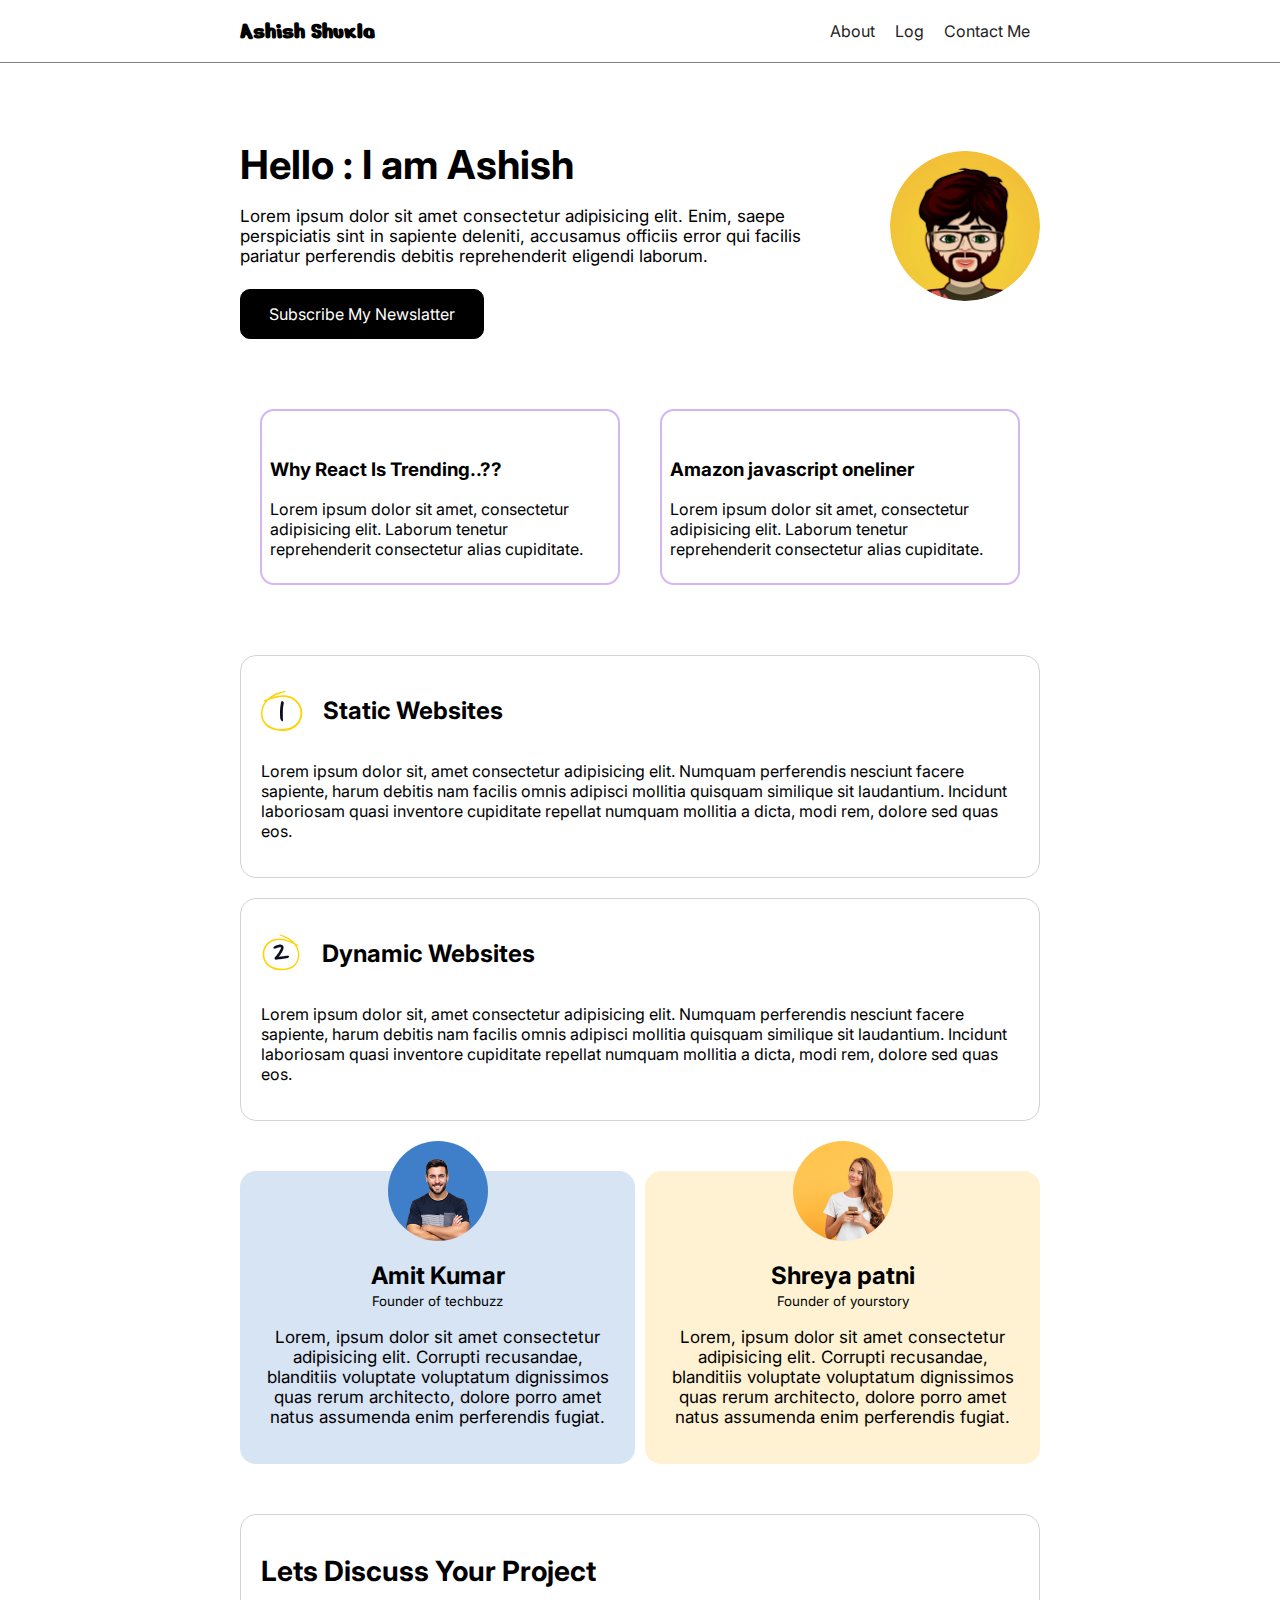
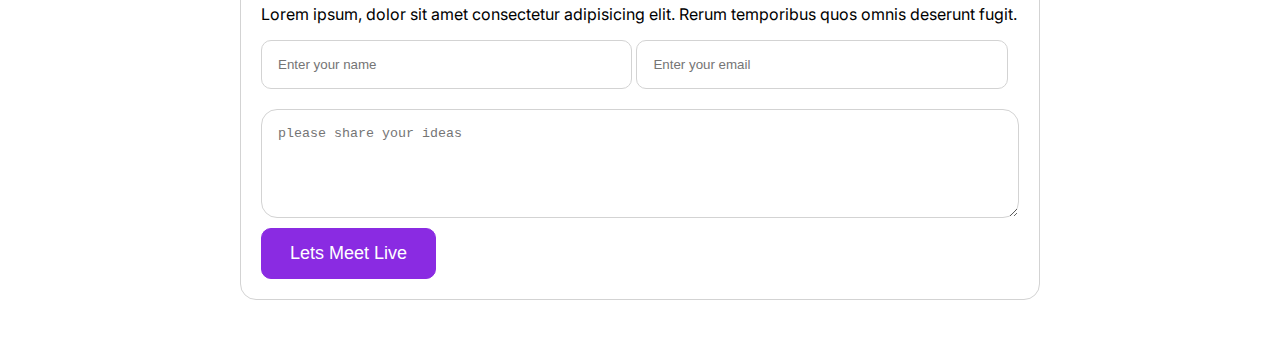
==== commit 9ce735df: "personal responsive blog complete" ====
--- a/index.html
+++ b/index.html
@@ -4,57 +4,100 @@
     <meta charset="UTF-8">
     <meta http-equiv="X-UA-Compatible" content="IE=edge">
     <meta name="viewport" content="width=device-width, initial-scale=1.0">
-    <title>Hackthon 1 Solution</title>
+    <title>Personal Blog</title>
     <link rel="stylesheet" href="style.css">
 </head>
 <body>
-    <div class="exp-container">
-         <div class="exp-card">
-        <img src="./Img/eph1.jpeg" class="exp-card-img" alt="">
-        <div class="exp-card-content">
-            <p>Collection</p>
-            <h3>Plan a trip with tips <br> from a local</h3>
+    <nav class="nav">
+        <navbar class="navbar">
+            <a href="" class="logo">Ashish Shukla</a>
+            <ul class="navbar-links">
+                <li><a href="#about" class="nav-link">About</a></li>
+                <li><a href="#log" class="nav-link">Log</a></li>
+                <li><a href="#contact" class="nav-link">Contact Me</a></li>
+                <!-- <li><a href="#newslater" class="nav-btn">Subscribe My Newslatter</a></li> -->
+            </ul>
+           </navbar>
+        
+    </nav>
+ 
+   <section>
+    <div class="hero-container">
+        <div class="intro">
+            <h1 class="title">Hello : I am Ashish</h1>
+            <p class="desc">Lorem ipsum dolor sit amet consectetur adipisicing elit. Enim, saepe perspiciatis sint in sapiente deleniti, accusamus officiis error qui facilis pariatur perferendis debitis reprehenderit eligendi laborum.</p>
+            <a href="#newslater" class="nav-btn">Subscribe My Newslatter</a>
         </div>
-        <button class="exp-btn">Show All</button>
-    </div>
-    <div class="exp-card">
-        <img src="./Img/eph2.jpeg" class="exp-card-img" alt="">
-        <div class="exp-card-content">
-            <p>Collection</p>
-            <h3>Plan a trip with tips <br> from a local</h3>
+        <img src="./Img/circle-cropped.png" alt="" class="user">
+   </section>
+
+   <section>
+    <div class="blog-container">
+        <div class="blog-card">
+            <img src="https://source.unsplash.com/1600x800/?reactjs" class="blog-card-img" alt="">
+            <h3>Why React Is Trending..??</h3>
+            <p>Lorem ipsum dolor sit amet, consectetur adipisicing elit. Laborum tenetur reprehenderit consectetur alias cupiditate.</p>
         </div>
-        <button class="exp-btn">Show All</button>
-    </div>
-    </div>
-
-    <div class="suggestion-container">
-        <div class="suggestion-card">
-            <img src="./Img/epe1.jpeg" class="suggestion-card-img" alt="">
-            <div class="suggestion-card-content">
-                <h3>Tajmahal Virtual Tour With Local Expert</h3>
-                <p><strong>from 500 Rs</strong>/per person</p>
-                <button class="btn-outline">6.00 PM</button>
-                <button class="btn-outline">7.00 PM</button>
-            </div>
-        </div>
-        <div class="suggestion-card">
-            <img src="./Img/e1.jpeg"  class="suggestion-card-img" alt="">
-            <div class="suggestion-card-content">
-                <h3>Tajmahal Virtual Tour With Local Expert</h3>
-                <p><strong>from 500 Rs</strong>/per person</p>
-                <button class="btn-outline">6.00 PM</button>
-                <button class="btn-outline">7.00 PM</button>
-            </div>
-        </div>
-        <div class="suggestion-card">
-            <img src="./Img/e2.jpeg" class="suggestion-card-img" alt="">
-            <div class="suggestion-card-content">
-                <h3>Tajmahal Virtual Tour With Local Expert</h3>
-                <p><strong>from 500 Rs</strong>/per person</p>
-                <button class="btn-outline">6.00 PM</button>
-                <button class="btn-outline">7.00 PM</button>
-            </div>
+        <div class="blog-card">
+            <img src="https://source.unsplash.com/1600x800/?javascript" class="blog-card-img" alt="">
+            <h3>Amazon javascript oneliner</h3>
+            <p>Lorem ipsum dolor sit amet, consectetur adipisicing elit. Laborum tenetur reprehenderit consectetur alias cupiditate.</p>
         </div>
     </div>
+   
+   </section>
+
+   <section>
+             <div class="card"  >
+                <div class="service-d-flex">
+                    <img src="./Img/Buy Me a Coffee-22.svg" class="service-icon" alt="">
+                    <h2 class="service-heading">Static Websites</h2>   
+                </div>
+                <p>Lorem ipsum dolor sit, amet consectetur adipisicing elit. Numquam perferendis nesciunt facere sapiente, harum debitis nam facilis omnis adipisci mollitia quisquam similique sit laudantium. Incidunt laboriosam quasi inventore cupiditate repellat numquam mollitia a dicta, modi rem, dolore sed quas eos.</p>
+             </div>
+             <div class="card">
+                <div class="service-d-flex">
+                    <img src="./Img/Buy Me a Coffee-23.svg" class="service-icon" alt="">
+                    <h2 class="service-heading">Dynamic Websites</h2>   
+                </div>
+                <p>Lorem ipsum dolor sit, amet consectetur adipisicing elit. Numquam perferendis nesciunt facere sapiente, harum debitis nam facilis omnis adipisci mollitia quisquam similique sit laudantium. Incidunt laboriosam quasi inventore cupiditate repellat numquam mollitia a dicta, modi rem, dolore sed quas eos.</p>
+             </div>
+   </section>
+
+   <section>
+    <div class="feedback-container">
+        <div class="feedback-card fc1">
+            <div class="feedback-user-container">
+                <img src="./Img/16.jpg" alt="" class="feedback-user">
+            </div>
+              <h2>Amit Kumar</h2>
+              <small>Founder of techbuzz</small>
+            <p>Lorem, ipsum dolor sit amet consectetur adipisicing elit. Corrupti recusandae, blanditiis voluptate voluptatum dignissimos quas rerum architecto, dolore porro amet natus assumenda enim perferendis fugiat.</p>
+        </div>
+        <div class="feedback-card fc2">
+            <div class="feedback-user-container">
+                <img src="./Img/13.jpg" alt="" class="feedback-user">
+            </div>
+              <h2>Shreya patni</h2>
+              <small>Founder of yourstory</small>
+            <p>Lorem, ipsum dolor sit amet consectetur adipisicing elit. Corrupti recusandae, blanditiis voluptate voluptatum dignissimos quas rerum architecto, dolore porro amet natus assumenda enim perferendis fugiat.</p>
+        </div>
+    </div>
+   </section>
+
+   <section>
+    <div class="card">
+        <h1 class="discuss-title">Lets Discuss Your Project</h1>
+        <p>Lorem ipsum, dolor sit amet consectetur adipisicing elit. Rerum temporibus quos omnis deserunt fugit.</p>
+
+        <input type="text" class="text" placeholder="Enter your name">
+        <input type="email" placeholder="Enter your email">
+
+        <textarea  cols="30" rows="5" placeholder="please share your ideas"></textarea>
+        <button class="submit-btn">Lets Meet Live</button>
+    </div>
+   </section>
+
+</div>
 </body>
 </html>--- a/style.css
+++ b/style.css
@@ -1,122 +1,298 @@
-
-@import url('https://fonts.googleapis.com/css2?family=Inter:wght@400;700&family=Poppins:wght@400;600&display=swap');
+@import url('https://fonts.googleapis.com/css2?family=Inter:wght@400;700&display=swap');
+@import url('https://fonts.googleapis.com/css2?family=Inter:wght@400;700&family=Nerko+One&display=swap');
 body{
     margin: 0;
-    font-family: 'Poppins', sans-serif;
-}
-
-.exp-container{
+    font-family: 'Inter', sans-serif;
+}
+
+.nav{
+    margin: 0 auto;
+    border-bottom: 1px solid gray;
     display: flex;
     justify-content: center;
-    margin: 40px 10%;
-}
-
-.exp-card{
-    width: 50%;
-    margin: 0px 20px;
+}
+
+.logo{
+    text-decoration: none;
+    font-weight: 800;
+    font-size: 24px;
+    color: black;
+    font-family: 'Nerko One', cursive;
+
+}
+
+
+
+.nav-link{
+    margin: 0 10px;
+    text-decoration: none;
+    color: rgb(35, 35, 35);
+}
+
+.nav-btn{
+    text-decoration: none;
+    background-color:black;
+    border: 1px solid black;
+    color: white;
+    padding: 14px 28px;
+    border-radius: 10px;
+    margin-top: 6px;
+    display: inline-block;
+}
+.nav-btn:hover{
+    background-color: white;
+    color: black;
+    border: 1px solid black;
+}
+.nav-link:hover{
+color: rgb(99, 98, 98);
+}
+
+.intro{
+    width: 600px;
+}
+
+.title{
+    font-size: 40px;
+    margin-bottom: 6px;
+}
+
+.user{
+    height: 150px;
+    width: 150px;
+    border-radius: 50%;
+}
+
+.card{
+    border: 1px solid lightgray;
     border-radius: 16px;
-    position: relative;
-    flex-grow: 1;
-}
-
-.exp-card:first-child{
-    margin-left: 10;
-}
-
-.exp-card:first-child{
-    margin-right: 10;
-}
-
-.exp-card-img{
-   width: 100%;
-   height: 310px;
-   object-fit: cover;
-   border-radius: 18px;
-}
-
-.exp-card-content{
-    position: absolute;
-    top: 0;
-    margin: 30px;
+    padding: 20px;
+    margin: 20px 0;
+}
+.service-icon{
+    height: 40px;
+}
+
+.service-heading{
+    margin-left: 20px;
+}
+
+
+
+
+.feedback-card p{
+    font-size: 17px;
+}
+.feedback-user{
+    height: 100px;
+    width: 100px;
+    border-radius: 50%;
+    margin-top: -50px;
+}
+.feedback-user-container{
+    display: flex;
+    justify-content:center;
+}
+
+.feedback-container h2{
+    margin-bottom: 0;
+}
+
+.fc1{
+    background-color:rgba(63, 125, 201, 0.209);
+}
+.fc2{
+    background-color:rgba(255, 242, 210);
+    margin-left: 10px;
+}
+
+textarea{
+    margin-top: 20px;
+    width: 100%;
+    border: 1px solid lightgray;
+    padding: 16px;
+    border-radius: 16px;
+    box-sizing: border-box;
+}
+
+input:focus, textarea:focus{
+    outline: none;
+    border: 1px solid blueviolet;
+}
+.submit-btn{
+    text-decoration: none;
+    background-color:blueviolet;
+    border: 1px solid blueviolet;
     color: white;
-}
-
-.exp-card-content h3{
-    font-size: 22px;
-}
-
-.exp-card-content p,h3{
-    margin: 0;
-}
-
-.exp-btn{
-    position: absolute;
-    bottom: 0;
-    left: 0;
-    margin: 30px;
-    background-color: #fff;
-    color: rgb(34, 34, 34);
-    padding: 8px 14px;
-    border: none;
-    border-radius: 8px;
-    cursor: pointer;
-}
-
-.suggestion-container{
+    font-size: 18px;
+    padding: 14px 28px;
+    border-radius: 10px;
+    margin-top: 6px;
+    display: inline-block;
+}
+.submit-btn:hover{
+    background-color: white;
+    color: black;
+    border: 1px solid blueviolet;
+}
+
+
+/* screen greater than 586px */
+@media(min-width:586px){
+
+    .navbar{
+        display: flex;
+        /* border-bottom: 1px solid lightgray; */
+        justify-content: space-between;
+        align-items: center;
+        padding: 5px 0;
+        width: 800px; 
+    }
+    .navbar-links{
+        list-style-type: none;
+        display: flex;
+    }
+    .hero-container{
+        display: flex;
+        align-items: center;
+        justify-content: space-between;
+     
+     }
+     section{
+        margin: 50px auto;
+        width: 800px;   
+    }
+    .intro{
+        width: 600px;
+    }
+    .desc{
+        font-size: 17px;
+    }
+    .blog-container{
+        display: flex;
+    }
+    .blog-card{
+        width: 320px;
+        border: 2px solid rgb(213, 181, 242);
+        padding: 8px;
+        border-radius: 14px;
+        margin: 20px;
+        transition: 200ms;
+        flex-grow: 1;
+    }
+    .service-d-flex{
+        display: flex;
+        align-items: center;
+    }
+   
+    .feedback-container{
     display: flex;
-    justify-content: center;
-    margin: 10px 6%;
-}
-
-.suggestion-card{
-    width: 360px;
-    border: 1px solid lightgray;
-    padding: 10px;
-    border-radius: 16px;
-    display: flex;
-    align-items: center;
-    margin: 0 10px;
-}
-
-.suggestion-card:first-child{
-    margin-left: 0;
-}
-
-.suggestion-card:last-child{
-    margin-right: 0;
-}
-
-
-
-.suggestion-card-img{
-    width: 140px;
-    height: 160px;
-    object-fit: cover;
-    border-radius: 16px;
-}
-
-.suggestion-card-content{
-   padding: 0 0 0 14px;
-}
-
-.suggestion-card-content h3{
-   font-size: 17px;
-   font-weight:400;
-}
-
-.suggestion-card-content p{
-    font-size: 14px;
-    font-weight:400;
- }
-
- .btn-outline{
-    border: 1px solid black;
-    padding: 8px 14px;
-    border-radius: 8px;
-    background-color: #fff;
-    cursor: pointer;
- }
-
- .btn-outline:hover{
-    background-color: rgba(221, 218, 218, 0.984);
- }+    }
+
+    .feedback-card{
+        border-radius: 16px;
+        width: 440px;
+        padding: 20px;
+        text-align: center;
+    }
+    input{
+        width: 49%;
+        border: 1px solid lightgray;
+        padding: 16px;
+        border-radius: 10px;
+        box-sizing: border-box;
+    }
+    .discuss-title{
+        font-size: 28px;
+        margin-bottom: 0;
+    }
+    
+
+}
+
+/* screen less than 586px*/
+@media(max-width:586px){
+    
+    .navbar{
+        display: flex;
+        /* border-bottom: 1px solid lightgray; */
+        justify-content: center;
+        align-items: center;
+        padding: 5px 0;
+        width: 800px; 
+    }
+    .navbar-links{
+        display: none;
+    }
+    .hero-container{
+        display: flex;
+        justify-content: center;
+        flex-wrap: wrap-reverse;
+        text-align: center;
+     }
+     section{
+        margin: 50px auto;
+        margin: 30px 6%;   
+    }
+    .intro{
+        text-align: center;
+    }
+    .desc{
+        font-size: 15px;
+    }
+    .blog-container{
+        display: flex;
+        flex-wrap: wrap;
+    }
+    .blog-card{
+        width: 320px;
+        border: 2px solid rgb(213, 181, 242);
+        padding: 8px;
+        border-radius: 14px;
+        margin: 20px 0;
+        transition: 200ms;
+        flex-grow: 1;
+    }
+    .feedback-container{
+        display: flex;
+        flex-wrap: wrap;
+    }
+
+    .feedback-card{
+        border-radius: 16px;
+        width: 440px;
+        padding: 20px;
+        text-align: center;
+        margin: 25px 0;
+        flex-grow: 1;
+    }
+    input{
+        width: 100%;
+        border: 1px solid lightgray;
+        margin-bottom: 20px;
+        padding: 16px;
+        border-radius: 10px;
+        box-sizing: border-box;
+    }
+    .discuss-title{
+        font-size: 28px;
+        margin-bottom: 0;
+        text-align: center;
+    }
+    
+    
+}
+
+
+
+
+
+.blog-card-img{
+    width: 100%;
+    border-radius: 14px;
+    
+}
+
+.blog-card:hover{
+    transform: rotate(3deg);
+}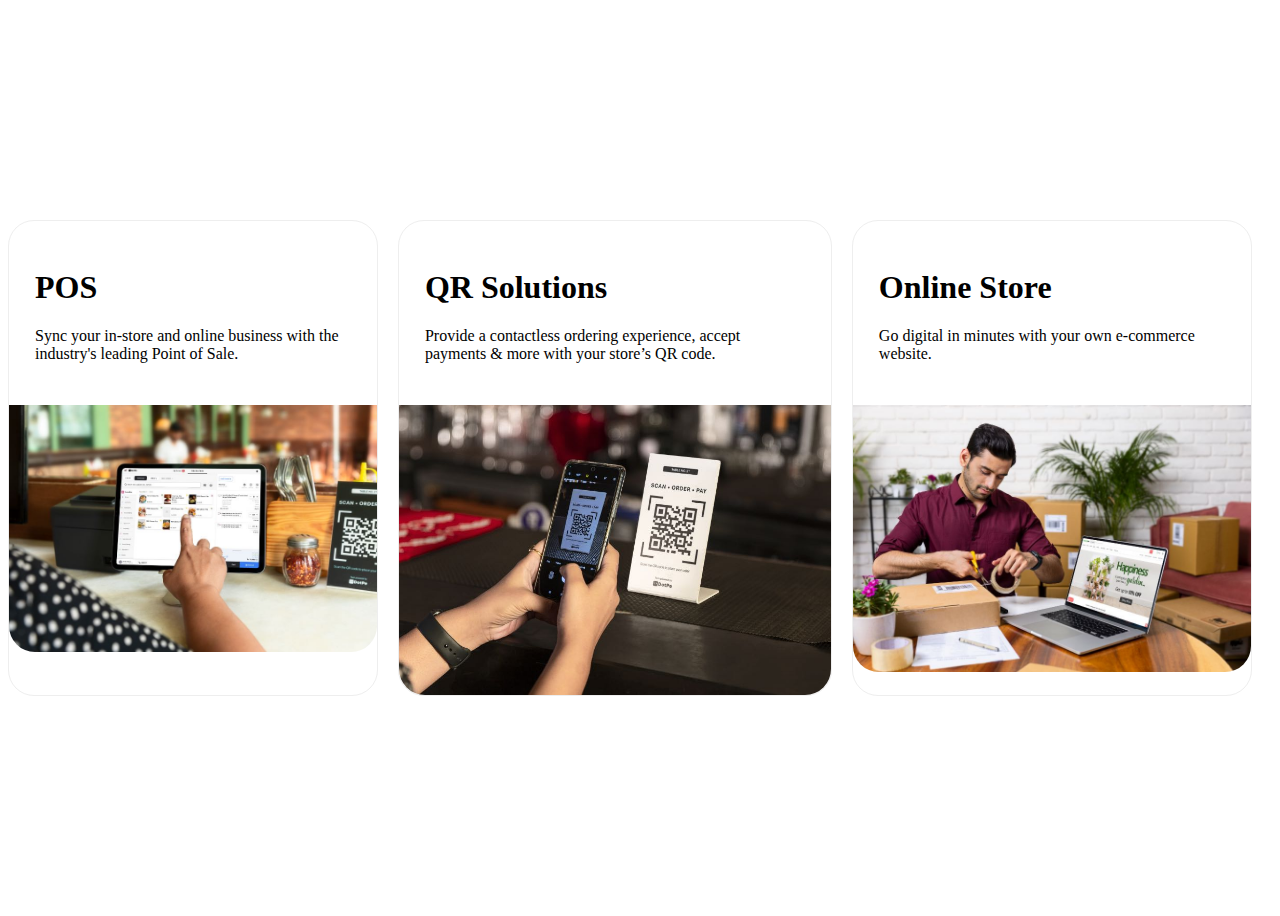
==== commit c474487b: "css grid system" ====
--- a/index.html
+++ b/index.html
@@ -1,103 +1,47 @@
+
+<!-- CSS Generator -->
+
 <!DOCTYPE html>
 <html lang="en">
 <head>
     <meta charset="UTF-8">
     <meta http-equiv="X-UA-Compatible" content="IE=edge">
     <meta name="viewport" content="width=device-width, initial-scale=1.0">
-    <title>Personal Blog</title>
+    <title>CSS Grid System</title>
     <link rel="stylesheet" href="style.css">
 </head>
 <body>
-    <nav class="nav">
-        <navbar class="navbar">
-            <a href="" class="logo">Ashish Shukla</a>
-            <ul class="navbar-links">
-                <li><a href="#about" class="nav-link">About</a></li>
-                <li><a href="#log" class="nav-link">Log</a></li>
-                <li><a href="#contact" class="nav-link">Contact Me</a></li>
-                <!-- <li><a href="#newslater" class="nav-btn">Subscribe My Newslatter</a></li> -->
-            </ul>
-           </navbar>
-        
-    </nav>
- 
-   <section>
-    <div class="hero-container">
-        <div class="intro">
-            <h1 class="title">Hello : I am Ashish</h1>
-            <p class="desc">Lorem ipsum dolor sit amet consectetur adipisicing elit. Enim, saepe perspiciatis sint in sapiente deleniti, accusamus officiis error qui facilis pariatur perferendis debitis reprehenderit eligendi laborum.</p>
-            <a href="#newslater" class="nav-btn">Subscribe My Newslatter</a>
+    <!-- <div class="container">
+        <h1 class="title">Lorem ipsum dolor sit amet consectetur adipisicing elit. Assumenda totam labore molestiae neque quisquam, maxime unde!</h1>
+    </div> -->
+
+    <!-- CSS Grid System  -->
+
+    <div class="grid-container">
+
+        <div class="card">
+            <div class="card-body">
+                <h1>POS</h1>
+                <p>Sync your in-store and online business with the industry's leading Point of Sale.</p>
+            </div>
+            <img src="./src/pos-image-business-solution-240622.jpg" class="card-img" alt="">
         </div>
-        <img src="./Img/circle-cropped.png" alt="" class="user">
-   </section>
+        <div class="card">
+            <div class="card-body">
+                <h1>QR Solutions</h1>
+                <p>Provide a contactless ordering experience, accept payments & more with your store’s QR code.</p>
+            </div>
+            <img src="./src/qr-solutions-image-business-solution-240622.jpg" class="card-img" alt="">
+        </div>
+        <div class="card">
+            <div class="card-body">
+                <h1>Online Store</h1>
+                <p>Go digital in minutes with your own e-commerce website.</p>
+            </div>
+            <img src="./src/online-store-image-business-solution-240622.jpg" class="card-img" alt="">
+        </div>
 
-   <section>
-    <div class="blog-container">
-        <div class="blog-card">
-            <img src="https://source.unsplash.com/1600x800/?reactjs" class="blog-card-img" alt="">
-            <h3>Why React Is Trending..??</h3>
-            <p>Lorem ipsum dolor sit amet, consectetur adipisicing elit. Laborum tenetur reprehenderit consectetur alias cupiditate.</p>
-        </div>
-        <div class="blog-card">
-            <img src="https://source.unsplash.com/1600x800/?javascript" class="blog-card-img" alt="">
-            <h3>Amazon javascript oneliner</h3>
-            <p>Lorem ipsum dolor sit amet, consectetur adipisicing elit. Laborum tenetur reprehenderit consectetur alias cupiditate.</p>
-        </div>
     </div>
-   
-   </section>
 
-   <section>
-             <div class="card"  >
-                <div class="service-d-flex">
-                    <img src="./Img/Buy Me a Coffee-22.svg" class="service-icon" alt="">
-                    <h2 class="service-heading">Static Websites</h2>   
-                </div>
-                <p>Lorem ipsum dolor sit, amet consectetur adipisicing elit. Numquam perferendis nesciunt facere sapiente, harum debitis nam facilis omnis adipisci mollitia quisquam similique sit laudantium. Incidunt laboriosam quasi inventore cupiditate repellat numquam mollitia a dicta, modi rem, dolore sed quas eos.</p>
-             </div>
-             <div class="card">
-                <div class="service-d-flex">
-                    <img src="./Img/Buy Me a Coffee-23.svg" class="service-icon" alt="">
-                    <h2 class="service-heading">Dynamic Websites</h2>   
-                </div>
-                <p>Lorem ipsum dolor sit, amet consectetur adipisicing elit. Numquam perferendis nesciunt facere sapiente, harum debitis nam facilis omnis adipisci mollitia quisquam similique sit laudantium. Incidunt laboriosam quasi inventore cupiditate repellat numquam mollitia a dicta, modi rem, dolore sed quas eos.</p>
-             </div>
-   </section>
-
-   <section>
-    <div class="feedback-container">
-        <div class="feedback-card fc1">
-            <div class="feedback-user-container">
-                <img src="./Img/16.jpg" alt="" class="feedback-user">
-            </div>
-              <h2>Amit Kumar</h2>
-              <small>Founder of techbuzz</small>
-            <p>Lorem, ipsum dolor sit amet consectetur adipisicing elit. Corrupti recusandae, blanditiis voluptate voluptatum dignissimos quas rerum architecto, dolore porro amet natus assumenda enim perferendis fugiat.</p>
-        </div>
-        <div class="feedback-card fc2">
-            <div class="feedback-user-container">
-                <img src="./Img/13.jpg" alt="" class="feedback-user">
-            </div>
-              <h2>Shreya patni</h2>
-              <small>Founder of yourstory</small>
-            <p>Lorem, ipsum dolor sit amet consectetur adipisicing elit. Corrupti recusandae, blanditiis voluptate voluptatum dignissimos quas rerum architecto, dolore porro amet natus assumenda enim perferendis fugiat.</p>
-        </div>
-    </div>
-   </section>
-
-   <section>
-    <div class="card">
-        <h1 class="discuss-title">Lets Discuss Your Project</h1>
-        <p>Lorem ipsum, dolor sit amet consectetur adipisicing elit. Rerum temporibus quos omnis deserunt fugit.</p>
-
-        <input type="text" class="text" placeholder="Enter your name">
-        <input type="email" placeholder="Enter your email">
-
-        <textarea  cols="30" rows="5" placeholder="please share your ideas"></textarea>
-        <button class="submit-btn">Lets Meet Live</button>
-    </div>
-   </section>
-
-</div>
 </body>
 </html>--- a/style.css
+++ b/style.css
@@ -1,298 +1,73 @@
-@import url('https://fonts.googleapis.com/css2?family=Inter:wght@400;700&display=swap');
-@import url('https://fonts.googleapis.com/css2?family=Inter:wght@400;700&family=Nerko+One&display=swap');
-body{
-    margin: 0;
-    font-family: 'Inter', sans-serif;
-}
+/* body{
+background: hsla(33, 100%, 53%, 1);
 
-.nav{
-    margin: 0 auto;
-    border-bottom: 1px solid gray;
-    display: flex;
-    justify-content: center;
-}
+background: linear-gradient(90deg, hsla(33, 100%, 53%, 1) 0%, hsla(58, 100%, 68%, 1) 100%);
 
-.logo{
-    text-decoration: none;
-    font-weight: 800;
-    font-size: 24px;
-    color: black;
-    font-family: 'Nerko One', cursive;
+background: -moz-linear-gradient(90deg, hsla(33, 100%, 53%, 1) 0%, hsla(58, 100%, 68%, 1) 100%);
+
+background: -webkit-linear-gradient(90deg, hsla(33, 100%, 53%, 1) 0%, hsla(58, 100%, 68%, 1) 100%);
+
+filter: progid: DXImageTransform.Microsoft.gradient( startColorstr="#FF930F", endColorstr="#FFF95B", GradientType=1 );
 
 }
 
+.container{
+    background-color: white;
+    color: #e9c46a;
+    font-size: 4px;
+    width: 800px;
+    padding: 20px;
+    text-align: center;
+    border-radius: 20px;
+    margin: 40px auto;
+}
+.title{
+    background: #4C38CF;
+    background: linear-gradient(to right, #4C38CF 0%, #CF0C20 97%);
+    -webkit-background-clip: text;
+   -webkit-text-fill-color: transparent;
+   font-size: 86px;
 
+} */
 
-.nav-link{
-    margin: 0 10px;
-    text-decoration: none;
-    color: rgb(35, 35, 35);
+.card{
+    /* width: 410px; */
+    border: 1px solid #eee;
+    border-radius: 26px;
+    display: block;
+}
+.card-body{
+    padding:26px;
 }
 
-.nav-btn{
-    text-decoration: none;
-    background-color:black;
-    border: 1px solid black;
-    color: white;
-    padding: 14px 28px;
-    border-radius: 10px;
-    margin-top: 6px;
-    display: inline-block;
-}
-.nav-btn:hover{
-    background-color: white;
-    color: black;
-    border: 1px solid black;
-}
-.nav-link:hover{
-color: rgb(99, 98, 98);
-}
-
-.intro{
-    width: 600px;
-}
-
-.title{
-    font-size: 40px;
-    margin-bottom: 6px;
-}
-
-.user{
-    height: 150px;
-    width: 150px;
-    border-radius: 50%;
-}
-
-.card{
-    border: 1px solid lightgray;
-    border-radius: 16px;
-    padding: 20px;
-    margin: 20px 0;
-}
-.service-icon{
-    height: 40px;
-}
-
-.service-heading{
-    margin-left: 20px;
+.card-img{
+    width: 100%;
+    border-radius:0 0 26px 26px;
+    display: block;
 }
 
 
-
-
-.feedback-card p{
-    font-size: 17px;
-}
-.feedback-user{
-    height: 100px;
-    width: 100px;
-    border-radius: 50%;
-    margin-top: -50px;
-}
-.feedback-user-container{
-    display: flex;
-    justify-content:center;
-}
-
-.feedback-container h2{
-    margin-bottom: 0;
-}
-
-.fc1{
-    background-color:rgba(63, 125, 201, 0.209);
-}
-.fc2{
-    background-color:rgba(255, 242, 210);
-    margin-left: 10px;
-}
-
-textarea{
-    margin-top: 20px;
-    width: 100%;
-    border: 1px solid lightgray;
-    padding: 16px;
-    border-radius: 16px;
-    box-sizing: border-box;
-}
-
-input:focus, textarea:focus{
-    outline: none;
-    border: 1px solid blueviolet;
-}
-.submit-btn{
-    text-decoration: none;
-    background-color:blueviolet;
-    border: 1px solid blueviolet;
-    color: white;
-    font-size: 18px;
-    padding: 14px 28px;
-    border-radius: 10px;
-    margin-top: 6px;
-    display: inline-block;
-}
-.submit-btn:hover{
-    background-color: white;
-    color: black;
-    border: 1px solid blueviolet;
-}
-
-
-/* screen greater than 586px */
 @media(min-width:586px){
-
-    .navbar{
-        display: flex;
-        /* border-bottom: 1px solid lightgray; */
-        justify-content: space-between;
-        align-items: center;
-        padding: 5px 0;
-        width: 800px; 
+    .grid-container{
+        display: grid;
+        grid-auto-flow: column;
+        justify-content: center;
+        gap: 20px;
+        align-content: center;
+        grid-template-columns: auto auto auto auto;
+        height: 100vh;
     }
-    .navbar-links{
-        list-style-type: none;
-        display: flex;
-    }
-    .hero-container{
-        display: flex;
-        align-items: center;
-        justify-content: space-between;
-     
-     }
-     section{
-        margin: 50px auto;
-        width: 800px;   
-    }
-    .intro{
-        width: 600px;
-    }
-    .desc{
-        font-size: 17px;
-    }
-    .blog-container{
-        display: flex;
-    }
-    .blog-card{
-        width: 320px;
-        border: 2px solid rgb(213, 181, 242);
-        padding: 8px;
-        border-radius: 14px;
-        margin: 20px;
-        transition: 200ms;
-        flex-grow: 1;
-    }
-    .service-d-flex{
-        display: flex;
-        align-items: center;
-    }
-   
-    .feedback-container{
-    display: flex;
-    }
-
-    .feedback-card{
-        border-radius: 16px;
-        width: 440px;
-        padding: 20px;
-        text-align: center;
-    }
-    input{
-        width: 49%;
-        border: 1px solid lightgray;
-        padding: 16px;
-        border-radius: 10px;
-        box-sizing: border-box;
-    }
-    .discuss-title{
-        font-size: 28px;
-        margin-bottom: 0;
-    }
-    
-
-}
-
-/* screen less than 586px*/
-@media(max-width:586px){
-    
-    .navbar{
-        display: flex;
-        /* border-bottom: 1px solid lightgray; */
-        justify-content: center;
-        align-items: center;
-        padding: 5px 0;
-        width: 800px; 
-    }
-    .navbar-links{
-        display: none;
-    }
-    .hero-container{
-        display: flex;
-        justify-content: center;
-        flex-wrap: wrap-reverse;
-        text-align: center;
-     }
-     section{
-        margin: 50px auto;
-        margin: 30px 6%;   
-    }
-    .intro{
-        text-align: center;
-    }
-    .desc{
-        font-size: 15px;
-    }
-    .blog-container{
-        display: flex;
-        flex-wrap: wrap;
-    }
-    .blog-card{
-        width: 320px;
-        border: 2px solid rgb(213, 181, 242);
-        padding: 8px;
-        border-radius: 14px;
-        margin: 20px 0;
-        transition: 200ms;
-        flex-grow: 1;
-    }
-    .feedback-container{
-        display: flex;
-        flex-wrap: wrap;
-    }
-
-    .feedback-card{
-        border-radius: 16px;
-        width: 440px;
-        padding: 20px;
-        text-align: center;
-        margin: 25px 0;
-        flex-grow: 1;
-    }
-    input{
-        width: 100%;
-        border: 1px solid lightgray;
-        margin-bottom: 20px;
-        padding: 16px;
-        border-radius: 10px;
-        box-sizing: border-box;
-    }
-    .discuss-title{
-        font-size: 28px;
-        margin-bottom: 0;
-        text-align: center;
-    }
-    
     
 }
 
-
-
-
-
-.blog-card-img{
-    width: 100%;
-    border-radius: 14px;
-    
-}
-
-.blog-card:hover{
-    transform: rotate(3deg);
+@media(max-width:586px){
+    .grid-container{
+        display: grid;
+        grid-auto-flow: row;
+        justify-content: center;
+        gap: 20px;
+        align-content: center;
+        height: 100vh;
+    }
+     
 }